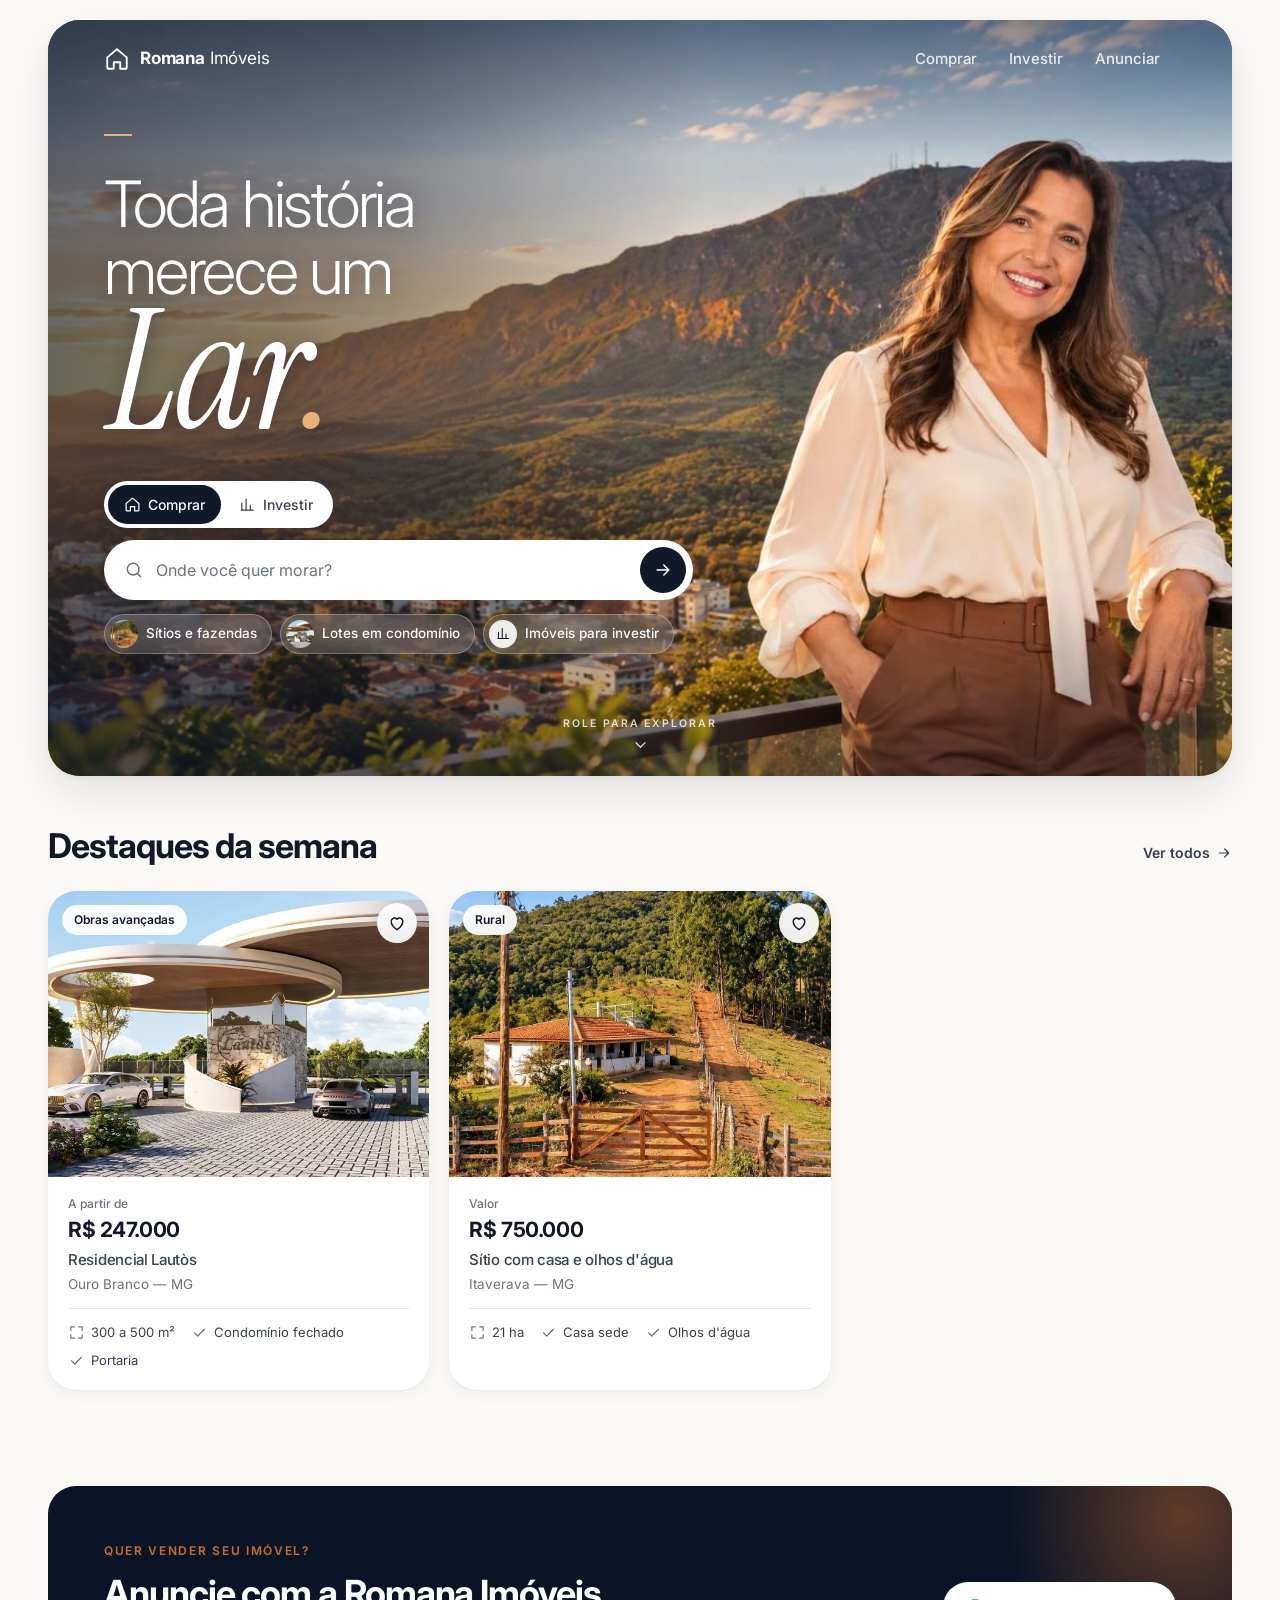
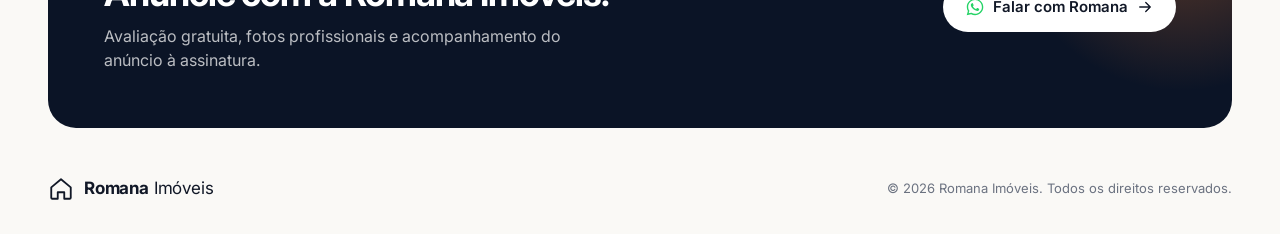
==== index.html @ f57676a3 "Site Romana Imóveis: hero, destaques, página de imóvel e cadastro" ====
<!DOCTYPE html>
<html lang="pt-BR">
<head>
  <meta charset="UTF-8" />
  <meta name="viewport" content="width=device-width, initial-scale=1, viewport-fit=cover" />
  <title>Romana Imóveis — Toda história merece um lar</title>
  <meta name="description" content="Casas, apartamentos e oportunidades para comprar ou investir, com todas as informações em um só lugar." />
  <meta name="theme-color" content="#0B1426" />
  <link rel="preconnect" href="https://fonts.googleapis.com" />
  <link rel="preconnect" href="https://fonts.gstatic.com" crossorigin />
  <link href="https://fonts.googleapis.com/css2?family=Inter:wght@300;400;500;600;700&family=Instrument+Serif:ital@0;1&display=swap" rel="stylesheet" />
  <link rel="stylesheet" href="styles.css" />
</head>
<body>

  <!-- SVG sprite -->
  <svg width="0" height="0" style="position:absolute" aria-hidden="true">
    <symbol id="i-house" viewBox="0 0 24 24"><path d="M3 10.5 12 3l9 7.5V20a1 1 0 0 1-1 1h-5v-6h-6v6H4a1 1 0 0 1-1-1v-9.5Z" fill="none" stroke="currentColor" stroke-width="1.7" stroke-linejoin="round"/></symbol>
    <symbol id="i-chart" viewBox="0 0 24 24"><path d="M4 20V10m6 10V4m6 16v-7m4 7H3" fill="none" stroke="currentColor" stroke-width="1.7" stroke-linecap="round"/></symbol>
    <symbol id="i-search" viewBox="0 0 24 24"><circle cx="11" cy="11" r="7" fill="none" stroke="currentColor" stroke-width="1.8"/><path d="m20 20-3.5-3.5" stroke="currentColor" stroke-width="1.8" stroke-linecap="round"/></symbol>
    <symbol id="i-arrow" viewBox="0 0 24 24"><path d="M5 12h14m-6-6 6 6-6 6" fill="none" stroke="currentColor" stroke-width="1.8" stroke-linecap="round" stroke-linejoin="round"/></symbol>
    <symbol id="i-chevron" viewBox="0 0 24 24"><path d="m6 9 6 6 6-6" fill="none" stroke="currentColor" stroke-width="1.8" stroke-linecap="round" stroke-linejoin="round"/></symbol>
    <symbol id="i-heart" viewBox="0 0 24 24"><path d="M12 20s-7-4.4-7-10a4 4 0 0 1 7-2.6A4 4 0 0 1 19 10c0 5.6-7 10-7 10Z" stroke="currentColor" stroke-width="1.7" stroke-linejoin="round"/></symbol>
    <symbol id="i-bed" viewBox="0 0 24 24"><path d="M3 18V7m0 7h18v4m0-4v-2a3 3 0 0 0-3-3h-7v5" fill="none" stroke="currentColor" stroke-width="1.6" stroke-linecap="round" stroke-linejoin="round"/></symbol>
    <symbol id="i-bath" viewBox="0 0 24 24"><path d="M4 12h16v2a5 5 0 0 1-5 5H9a5 5 0 0 1-5-5v-2Zm2 0V6a2 2 0 0 1 4 0" fill="none" stroke="currentColor" stroke-width="1.6" stroke-linecap="round" stroke-linejoin="round"/></symbol>
    <symbol id="i-area" viewBox="0 0 24 24"><path d="M4 9V4h5M20 9V4h-5M4 15v5h5m11-5v5h-5" fill="none" stroke="currentColor" stroke-width="1.6" stroke-linecap="round" stroke-linejoin="round"/></symbol>
    <symbol id="i-whatsapp" viewBox="0 0 24 24"><path fill="currentColor" d="M12.04 2C6.58 2 2.13 6.45 2.13 11.91c0 1.75.46 3.45 1.32 4.95L2.05 22l5.25-1.38a9.9 9.9 0 0 0 4.74 1.21c5.46 0 9.91-4.45 9.91-9.91S17.5 2 12.04 2Zm0 18.15c-1.48 0-2.93-.4-4.2-1.15l-.3-.18-3.12.82.83-3.04-.2-.31a8.2 8.2 0 0 1-1.26-4.38c0-4.54 3.7-8.24 8.25-8.24 4.54 0 8.24 3.7 8.24 8.24 0 4.55-3.7 8.24-8.24 8.24Zm4.52-6.16c-.25-.12-1.47-.72-1.69-.81-.23-.08-.39-.12-.56.13-.16.24-.64.8-.78.97-.15.16-.29.18-.54.06a6.8 6.8 0 0 1-2-1.23 7.4 7.4 0 0 1-1.38-1.72c-.15-.25-.02-.38.1-.5.12-.11.25-.29.37-.43.13-.15.17-.25.25-.42.08-.16.04-.3-.02-.43-.06-.12-.56-1.34-.76-1.84-.2-.48-.41-.42-.56-.42h-.48a.9.9 0 0 0-.66.31c-.23.25-.87.85-.87 2.07 0 1.22.89 2.4 1.01 2.56.12.17 1.75 2.67 4.23 3.74.59.26 1.05.41 1.41.52.59.19 1.13.16 1.56.1.48-.07 1.47-.6 1.67-1.18.21-.58.21-1.07.15-1.18-.06-.1-.22-.16-.47-.28Z"/></symbol>
    <symbol id="i-close" viewBox="0 0 24 24"><path d="M6 6l12 12M18 6 6 18" stroke="currentColor" stroke-width="1.8" stroke-linecap="round"/></symbol>
    <symbol id="i-check" viewBox="0 0 24 24"><path d="m5 12.5 4.5 4.5L19 7.5" fill="none" stroke="currentColor" stroke-width="1.8" stroke-linecap="round" stroke-linejoin="round"/></symbol>
    <symbol id="i-car" viewBox="0 0 24 24"><path d="M5 16V11l2-5h10l2 5v5M5 16h14M5 16v2m14-2v2M5 11h14" fill="none" stroke="currentColor" stroke-width="1.6" stroke-linecap="round" stroke-linejoin="round"/></symbol>
  </svg>

  <!-- ============ HERO ============ -->
  <header class="hero">
    <div class="hero__bg" role="img" aria-label="Corretora da Romana Imóveis com vista para a cidade ao pôr do sol"></div>
    <div class="hero__overlay"></div>

    <nav class="topbar container">
      <a href="#" class="logo" aria-label="Romana Imóveis — início">
        <svg class="logo__icon"><use href="#i-house"/></svg>
        <span class="logo__text"><strong>Romana</strong> Imóveis</span>
      </a>
      <ul class="topbar__links">
        <li><a href="#destaques">Comprar</a></li>
        <li><a href="#destaques">Investir</a></li>
        <li><a href="#contato">Anunciar</a></li>
      </ul>
      <div class="topbar__actions">
        <button class="menu-btn" aria-label="Abrir menu" aria-expanded="false" aria-controls="menu">
          <span></span><span></span><span></span>
        </button>
      </div>
    </nav>

    <div class="hero__content container">
      <div class="hero__intro">
        <h1 class="headline">
          <span class="headline__line">Toda história</span>
          <span class="headline__line">merece um</span>
          <em class="headline__line headline__accent">Lar<span class="headline__dot">.</span></em>
        </h1>
      </div>

      <form class="search" role="search" onsubmit="return false;">
        <div class="segmented" role="tablist" aria-label="Tipo de busca">
          <button type="button" role="tab" class="segmented__opt is-active" aria-selected="true" data-mode="comprar">
            <svg><use href="#i-house"/></svg>Comprar
          </button>
          <button type="button" role="tab" class="segmented__opt" aria-selected="false" data-mode="investir">
            <svg><use href="#i-chart"/></svg>Investir
          </button>
        </div>

        <label class="search__field">
          <svg class="search__icon"><use href="#i-search"/></svg>
          <input type="search" id="q" placeholder="Onde você quer morar?" autocomplete="off" aria-label="Buscar por cidade, bairro ou endereço" />
          <button type="submit" class="search__go" aria-label="Buscar">
            <svg><use href="#i-arrow"/></svg>
          </button>
        </label>

        <div class="chips chips--hero">
          <a href="#destaques" class="chip chip--img" data-key="rural" data-mode="comprar" data-cat="rural">
            <img src="assets/imoveis/sitio-itaverava/01.webp" alt="" />
            Sítios e fazendas
          </a>
          <a href="#destaques" class="chip chip--img" data-key="lotes" data-mode="comprar" data-cat="terreno">
            <img src="assets/imoveis/residencial-lautos/01.webp" alt="" />
            Lotes em condomínio
          </a>
          <a href="#destaques" class="chip chip--icon" data-key="investir" data-mode="investir">
            <span class="chip__ico"><svg><use href="#i-chart"/></svg></span>
            Imóveis para investir
          </a>
        </div>
      </form>
    </div>

    <a href="#destaques" class="scroll-hint">
      <span>Role para explorar</span>
      <svg><use href="#i-chevron"/></svg>
    </a>
  </header>

  <!-- Mobile menu -->
  <div class="menu" id="menu" hidden>
    <div class="menu__panel">
      <div class="menu__head">
        <span class="logo logo--dark"><svg class="logo__icon"><use href="#i-house"/></svg><span class="logo__text"><strong>Romana</strong> Imóveis</span></span>
        <button class="menu__close" aria-label="Fechar menu"><svg><use href="#i-close"/></svg></button>
      </div>
      <nav class="menu__links">
        <a href="#destaques">Comprar</a>
        <a href="#destaques">Investir</a>
        <a href="#contato">Anunciar meu imóvel</a>
        <a href="#contato">Fale conosco</a>
      </nav>
    </div>
  </div>

  <main>
    <!-- No mobile, as buscas populares saem de cima da foto e aparecem aqui -->
    <div class="below-hero-mobile container">
      <div class="chips chips--light">
        <a href="#destaques" class="chip chip--img" data-key="rural" data-mode="comprar" data-cat="rural">
          <img src="assets/imoveis/sitio-itaverava/01.webp" alt="" />
          Sítios e fazendas
        </a>
        <a href="#destaques" class="chip chip--img" data-key="lotes" data-mode="comprar" data-cat="terreno">
          <img src="assets/imoveis/residencial-lautos/01.webp" alt="" />
          Lotes em condomínio
        </a>
        <a href="#destaques" class="chip chip--icon" data-key="investir" data-mode="investir">
          <span class="chip__ico"><svg><use href="#i-chart"/></svg></span>
          Imóveis para investir
        </a>
      </div>
    </div>

    <!-- ============ DESTAQUES ============ -->
    <section class="highlights" id="destaques">
      <div class="container section-head">
        <h2>Destaques da semana</h2>
        <a href="#" class="link-more">Ver todos <svg><use href="#i-arrow"/></svg></a>
      </div>
      <div class="cards container" id="cards"><!-- preenchido via script.js --></div>
    </section>

    <!-- ============ CTA ============ -->
    <section class="cta container" id="contato">
      <div class="cta__box">
        <div>
          <p class="eyebrow eyebrow--dark">Quer vender seu imóvel?</p>
          <h2>Anuncie com a Romana Imóveis.</h2>
          <p>Avaliação gratuita, fotos profissionais e acompanhamento do anúncio à assinatura.</p>
        </div>
        <a href="https://wa.me/5531972660650?text=Ol%C3%A1%2C%20Romana!%20Quero%20anunciar%20meu%20im%C3%B3vel." class="btn-light" target="_blank" rel="noopener">
          <svg class="btn-light__wa"><use href="#i-whatsapp"/></svg>
          Falar com Romana
          <svg><use href="#i-arrow"/></svg>
        </a>
      </div>
    </section>
  </main>

  <footer class="footer container">
    <span class="logo logo--dark"><svg class="logo__icon"><use href="#i-house"/></svg><span class="logo__text"><strong>Romana</strong> Imóveis</span></span>
    <p>© <span id="year"></span> Romana Imóveis. Todos os direitos reservados.</p>
  </footer>

  <script src="imoveis.js"></script>
  <script src="util.js"></script>
  <script src="script.js"></script>
</body>
</html>
---- styles.css ----
/* ==========================================================
   Romana Imóveis — premium, minimalista, editorial
   Mobile-first
   ========================================================== */

:root {
  --ink: #111827;
  --ink-2: #374151;
  --muted: #6B7280;
  --line: #E7E5E0;
  --paper: #FAF9F6;
  --white: #FFFFFF;
  --navy: #0B1426;
  --radius-xl: 28px;
  --radius-lg: 22px;
  --radius-pill: 52px;
  --shadow-sm: 0 1px 2px rgba(17, 24, 39, .04), 0 4px 14px rgba(17, 24, 39, .05);
  --shadow-md: 0 2px 6px rgba(17, 24, 39, .05), 0 18px 40px rgba(17, 24, 39, .09);
  --gutter: 20px;
  --ease: cubic-bezier(.2, .7, .2, 1);
}

*, *::before, *::after { box-sizing: border-box; }

html { scroll-behavior: smooth; -webkit-text-size-adjust: 100%; }

body {
  margin: 0;
  font-family: "Inter", system-ui, -apple-system, "Segoe UI", Roboto, sans-serif;
  font-size: 16px;
  line-height: 1.5;
  color: var(--ink);
  background: var(--paper);
  -webkit-font-smoothing: antialiased;
  text-rendering: optimizeLegibility;
}

img { max-width: 100%; display: block; }
a { color: inherit; text-decoration: none; }
button { font: inherit; color: inherit; cursor: pointer; border: 0; background: none; }
svg { width: 1em; height: 1em; flex-shrink: 0; }
h1, h2, h3 { margin: 0; letter-spacing: -0.02em; }
p { margin: 0; }

.container {
  width: 100%;
  max-width: 1240px;
  margin-inline: auto;
  padding-inline: max(var(--gutter), env(safe-area-inset-left, 0px));
}

:focus-visible { outline: 2px solid #C96B2C; outline-offset: 3px; border-radius: 8px; }

/* ================= HERO ================= */
.hero {
  position: relative;
  min-height: 100svh;
  display: flex;
  flex-direction: column;
  color: var(--white);
  isolation: isolate;
  overflow: hidden;
  border-radius: 0 0 var(--radius-xl) var(--radius-xl);
  background: linear-gradient(180deg, #1B2A4A 0%, #C0703A 100%); /* fallback */
}

.hero__bg {
  position: absolute;
  inset: 0;
  z-index: -2;
  background: url("assets/img/hero-mobile.webp") 68% 22% / cover no-repeat;
  transform: scale(1.04);
  animation: heroZoom 18s var(--ease) forwards;
}

@keyframes heroZoom { to { transform: scale(1); } }

.hero__overlay {
  position: absolute;
  inset: 0;
  z-index: -1;
  background:
    linear-gradient(180deg, rgba(11, 20, 38, .55) 0%, rgba(11, 20, 38, .15) 30%, rgba(11, 20, 38, .35) 55%, rgba(11, 20, 38, .88) 100%);
}

/* Topbar */
.topbar {
  display: flex;
  align-items: center;
  justify-content: space-between;
  gap: 16px;
  padding-top: calc(18px + env(safe-area-inset-top, 0px));
  padding-bottom: 12px;
}

.logo {
  display: inline-flex;
  align-items: center;
  gap: 10px;
  font-size: 17px;
  letter-spacing: -0.01em;
  color: var(--white);
}
.logo__icon { width: 26px; height: 26px; }
.logo__text { font-weight: 400; }
.logo__text strong { font-weight: 700; }
.logo--dark { color: var(--ink); }

.topbar__links { display: none; }

.topbar__actions { display: flex; align-items: center; gap: 10px; }

.menu-btn {
  width: 42px; height: 42px;
  display: grid;
  place-content: center;
  gap: 5px;
  border-radius: 50%;
}
.menu-btn span { display: block; width: 22px; height: 1.8px; background: currentColor; border-radius: 2px; }

/* Hero content */
.hero__content {
  flex: 1;
  display: flex;
  flex-direction: column;
  justify-content: flex-end;
  padding-top: 40px;
  padding-bottom: 88px;
}

.eyebrow {
  font-size: 12px;
  font-weight: 600;
  letter-spacing: .14em;
  text-transform: uppercase;
  color: rgba(255, 255, 255, .85);
  margin-bottom: 14px;
}
.eyebrow--dark { color: #C96B2C; }

.headline {
  font-size: clamp(34px, 9vw, 64px);
  font-weight: 700;
  line-height: 1.05;
  letter-spacing: -0.035em;
  max-width: 14ch;
  text-wrap: balance;
}

/* Slogan: sans fina nas duas primeiras linhas + "Lar" grande em serifa itálica.
   Branco puro; o único acento de cor é o ponto final dourado. */
.headline {
  font-family: "Inter", system-ui, sans-serif;
  font-weight: 300;
  font-size: clamp(40px, 5vw, 68px);
  letter-spacing: -0.035em;
  line-height: 1.04;
  text-shadow: 0 1px 20px rgba(11, 20, 38, .35);
}
/* fio dourado curto acima do slogan */
.headline::before {
  content: "";
  display: block;
  width: 28px;
  height: 1.5px;
  margin-bottom: .55em;
  background: #E9B07A;
}
.headline__line { display: block; white-space: nowrap; }
.headline__accent {
  font-family: "Instrument Serif", "Cormorant Garamond", Georgia, serif;
  font-style: italic;
  font-weight: 400;
  font-size: 2.6em;
  line-height: .82;
  letter-spacing: -0.02em;
  margin-left: .03em; /* compensa a inclinação do L itálico e alinha com as linhas de cima */
  padding-right: .08em;
}
.headline__dot { color: #E9B07A; }

.lead {
  margin-top: 16px;
  font-size: clamp(15px, 3.9vw, 18px);
  line-height: 1.55;
  color: rgba(255, 255, 255, .82);
  max-width: 44ch;
}

/* Search */
.search { margin-top: 28px; max-width: 620px; }

.segmented {
  display: inline-flex;
  padding: 4px;
  gap: 2px;
  background: var(--white);
  border-radius: var(--radius-pill);
  box-shadow: var(--shadow-sm);
}
.segmented__opt {
  display: inline-flex;
  align-items: center;
  gap: 7px;
  padding: 9px 16px;
  border-radius: var(--radius-pill);
  font-size: 14px;
  font-weight: 500;
  color: var(--ink-2);
  transition: background .25s var(--ease), color .25s var(--ease);
}
.segmented__opt svg { width: 17px; height: 17px; }
.segmented__opt:hover { color: var(--ink); }
.segmented__opt.is-active { background: var(--ink); color: var(--white); }

.search__field {
  margin-top: 12px;
  display: flex;
  align-items: center;
  gap: 10px;
  height: 60px;
  padding: 0 7px 0 20px;
  background: var(--white);
  border-radius: var(--radius-pill);
  box-shadow: 0 10px 30px rgba(0, 0, 0, .18);
  color: var(--muted);
}
.search__icon { width: 20px; height: 20px; }
.search__field input {
  flex: 1;
  min-width: 0;
  height: 100%;
  border: 0;
  outline: none;
  background: transparent;
  font: inherit;
  font-size: 16px;
  color: var(--ink);
}
.search__field input::placeholder { color: var(--muted); }
.search__field input::-webkit-search-cancel-button { display: none; }
.search__go {
  width: 46px; height: 46px;
  display: grid;
  place-items: center;
  border-radius: 50%;
  background: var(--ink);
  color: var(--white);
  transition: transform .2s var(--ease);
}
.search__go svg { width: 20px; height: 20px; }
.search__go:hover { transform: translateX(2px); }

.chips {
  margin-top: 14px;
  display: flex;
  gap: 8px;
  overflow-x: auto;
  scrollbar-width: none;
  margin-inline: calc(var(--gutter) * -1);
  padding-inline: var(--gutter);
  scroll-snap-type: x proximity;
  scroll-padding-inline: var(--gutter);
}
.chips::-webkit-scrollbar { display: none; }

.chip {
  flex-shrink: 0;
  display: inline-flex;
  align-items: center;
  gap: 8px;
  padding: 5px 14px 5px 5px;
  border-radius: var(--radius-pill);
  background: rgba(255, 255, 255, .14);
  border: 1px solid rgba(255, 255, 255, .28);
  backdrop-filter: blur(14px);
  -webkit-backdrop-filter: blur(14px);
  font-size: 13.5px;
  font-weight: 500;
  white-space: nowrap;
  scroll-snap-align: start;
  transition: background .25s var(--ease);
}
.chip:hover { background: rgba(255, 255, 255, .26); }
.chip.is-active,
.chips--light .chip.is-active { background: var(--ink); border-color: var(--ink); color: var(--white); }
.chip img, .chip__ico {
  width: 28px; height: 28px;
  border-radius: 50%;
  object-fit: cover;
}
.chip__ico { display: grid; place-items: center; background: rgba(255, 255, 255, .9); color: var(--ink); }
.chip__ico svg { width: 15px; height: 15px; }

.scroll-hint {
  position: absolute;
  left: 50%;
  bottom: 22px;
  transform: translateX(-50%);
  display: flex;
  flex-direction: column;
  align-items: center;
  gap: 4px;
  font-size: 10.5px;
  font-weight: 600;
  letter-spacing: .18em;
  text-transform: uppercase;
  color: rgba(255, 255, 255, .8);
}
.scroll-hint svg { width: 18px; height: 18px; animation: bob 2s ease-in-out infinite; }
@keyframes bob { 50% { transform: translateY(4px); } }

.below-hero-mobile { display: none; }

/* ================= HERO — CELULAR =================
   Foto 591×1008: rosto no lado direito, entre ~15% e ~32% da altura;
   braços/mãos até ~75%. Então:
   - título numa coluna estreita à esquerda (montanha/cidade), ao lado do rosto
   - busca colada embaixo (calça/folhagem), abaixo das mãos
   - pílulas e descrição saem da foto e vão logo abaixo dela
   Medidas em vw para acompanhar a foto em qualquer largura de celular. */
@media (max-width: 639px) {
  .hero {
    min-height: 0;
    aspect-ratio: 591 / 1008; /* mostra a foto inteira, sem cortes */
  }
  .hero__bg { background-position: center top; }
  .hero__overlay {
    background:
      radial-gradient(ellipse 70% 50% at 0% 22%, rgba(11, 20, 38, .6) 0%, rgba(11, 20, 38, .25) 55%, rgba(11, 20, 38, 0) 100%),
      linear-gradient(180deg, rgba(11, 20, 38, .5) 0%, rgba(11, 20, 38, 0) 15%, rgba(11, 20, 38, 0) 80%, rgba(11, 20, 38, .35) 100%);
  }
  .hero__bg { animation: none; transform: none; }
  .topbar { padding-top: calc(12px + env(safe-area-inset-top, 0px)); padding-bottom: 4px; }
  .hero__content {
    justify-content: space-between;
    padding-top: 2.5vw;
    padding-bottom: 4vw;
  }
  .hero__intro { max-width: 60vw; }
  .headline {
    font-size: 7.4vw;
    line-height: 1.06;
    max-width: none;
    text-shadow: 0 1px 16px rgba(11, 20, 38, .45);
  }
  .hero__intro .lead,
  .chips--hero,
  .scroll-hint { display: none; }

  .search { margin-top: 0; margin-bottom: 60px; }
  .segmented__opt { padding: 7px 14px; font-size: 13.5px; }
  .search__field { height: 52px; margin-top: 8px; }
  .search__go { width: 40px; height: 40px; }

  .below-hero-mobile { display: block; padding-top: 16px; }
  .chips--light .chip {
    background: var(--white);
    border-color: var(--line);
    color: var(--ink);
    backdrop-filter: none;
    -webkit-backdrop-filter: none;
    box-shadow: var(--shadow-sm);
  }
  .chips--light .chip__ico { background: var(--paper); }
  .chips { padding-block: 2px 6px; }
}

/* ================= MENU (mobile) ================= */
.menu {
  position: fixed;
  inset: 0;
  z-index: 50;
  background: rgba(11, 20, 38, .45);
  backdrop-filter: blur(6px);
  -webkit-backdrop-filter: blur(6px);
  display: flex;
  justify-content: flex-end;
}
.menu[hidden] { display: none; }
.menu__panel {
  width: min(360px, 88vw);
  height: 100%;
  background: var(--paper);
  padding: calc(20px + env(safe-area-inset-top, 0px)) 24px calc(24px + env(safe-area-inset-bottom, 0px));
  display: flex;
  flex-direction: column;
  animation: slideIn .35s var(--ease);
}
@keyframes slideIn { from { transform: translateX(100%); } }
.menu__head { display: flex; justify-content: space-between; align-items: center; }
.menu__close { width: 40px; height: 40px; display: grid; place-items: center; border-radius: 50%; background: var(--white); box-shadow: var(--shadow-sm); }
.menu__close svg { width: 20px; height: 20px; }
.menu__links { margin-top: 36px; display: flex; flex-direction: column; }
.menu__links a {
  padding: 16px 0;
  font-size: 20px;
  font-weight: 600;
  letter-spacing: -0.02em;
  border-bottom: 1px solid var(--line);
}

/* ================= HIGHLIGHTS ================= */
.highlights { padding-top: 28px; }

.section-head {
  display: flex;
  align-items: baseline;
  justify-content: space-between;
  gap: 16px;
  margin-bottom: 20px;
}
.section-head h2 { font-size: clamp(21px, 5.8vw, 34px); white-space: nowrap; font-weight: 700; letter-spacing: -0.03em; }
.link-more {
  display: inline-flex;
  align-items: center;
  gap: 6px;
  font-size: 14px;
  font-weight: 600;
  color: var(--ink-2);
  white-space: nowrap;
}
.link-more svg { width: 16px; height: 16px; transition: transform .2s var(--ease); }
.link-more:hover svg { transform: translateX(3px); }

/* Mobile: carrossel horizontal */
.cards {
  display: grid;
  grid-auto-flow: column;
  grid-auto-columns: 82%;
  gap: 14px;
  overflow-x: auto;
  scroll-snap-type: x mandatory;
  scroll-padding-inline: var(--gutter);
  scrollbar-width: none;
  padding-bottom: 8px;
}
.cards::-webkit-scrollbar { display: none; }

.card {
  position: relative;
  scroll-snap-align: start;
  background: var(--white);
  border-radius: var(--radius-xl);
  overflow: hidden;
  box-shadow: var(--shadow-sm);
  transition: box-shadow .3s var(--ease), transform .3s var(--ease);
}
.card:hover { box-shadow: var(--shadow-md); transform: translateY(-3px); }

.card__media { position: relative; aspect-ratio: 4 / 3; overflow: hidden; background: #E9E6DF; }
.card__media img { width: 100%; height: 100%; object-fit: cover; transition: transform .6s var(--ease); }
.card:hover .card__media img { transform: scale(1.04); }

.card__tag {
  position: absolute;
  top: 14px; left: 14px;
  padding: 6px 12px;
  border-radius: var(--radius-pill);
  background: rgba(255, 255, 255, .92);
  backdrop-filter: blur(8px);
  -webkit-backdrop-filter: blur(8px);
  font-size: 12px;
  font-weight: 600;
}

/* O link do título cobre o card inteiro (o coração fica por cima) */
.card__link::after { content: ""; position: absolute; inset: 0; z-index: 1; }
.card__link:focus-visible { outline: none; }
.card:has(.card__link:focus-visible) { outline: 2px solid #C96B2C; outline-offset: 3px; }

.fav {
  z-index: 2;
  position: absolute;
  top: 12px; right: 12px;
  width: 40px; height: 40px;
  display: grid;
  place-items: center;
  border-radius: 50%;
  background: rgba(255, 255, 255, .92);
  backdrop-filter: blur(8px);
  -webkit-backdrop-filter: blur(8px);
  color: var(--ink);
  transition: transform .2s var(--ease);
}
.fav svg { width: 20px; height: 20px; fill: transparent; transition: fill .2s, color .2s; }
.fav:active { transform: scale(.9); }
.fav.is-on svg { fill: #E0493E; color: #E0493E; }

.card__body { padding: 18px 20px 20px; }
.card__price { font-size: 21px; font-weight: 700; letter-spacing: -0.02em; }
.card__price small {
  display: block;
  font-size: 12px;
  font-weight: 500;
  letter-spacing: 0;
  color: var(--muted);
  margin-bottom: 1px;
}
.card__title { margin-top: 4px; font-size: 15px; font-weight: 500; color: var(--ink-2); }
.card__loc { margin-top: 2px; font-size: 13.5px; color: var(--muted); }
.card__specs {
  margin-top: 14px;
  padding-top: 14px;
  border-top: 1px solid var(--line);
  display: flex;
  gap: 16px;
  font-size: 13px;
  color: var(--ink-2);
}
.card__specs { flex-wrap: wrap; row-gap: 8px; }
.card__specs span { display: inline-flex; align-items: center; gap: 6px; white-space: nowrap; }
.card__specs svg { width: 17px; height: 17px; color: var(--muted); }

.cards__empty {
  grid-column: 1 / -1;
  display: flex;
  flex-direction: column;
  align-items: flex-start;
  gap: 16px;
  padding: 28px;
  border-radius: var(--radius-xl);
  background: var(--white);
  box-shadow: var(--shadow-sm);
  color: var(--ink-2);
  max-width: 560px;
}

/* Botão verde do WhatsApp */
.btn-zap {
  display: inline-flex;
  align-items: center;
  justify-content: center;
  gap: 10px;
  padding: 14px 22px;
  border-radius: var(--radius-pill);
  background: #1FAF5A;
  color: var(--white);
  font-weight: 600;
  font-size: 15px;
  transition: background .2s var(--ease), transform .2s var(--ease);
}
.btn-zap:hover { background: #179A4D; }
.btn-zap:active { transform: scale(.98); }
.btn-zap svg { width: 20px; height: 20px; }

/* ================= CTA ================= */
.cta { padding-top: 64px; }
.cta__box {
  border-radius: var(--radius-xl);
  background: var(--navy);
  color: var(--white);
  padding: 32px 24px;
  display: flex;
  flex-direction: column;
  gap: 24px;
  position: relative;
  overflow: hidden;
}
.cta__box::after {
  content: "";
  position: absolute;
  width: 380px; height: 380px;
  right: -140px; top: -160px;
  border-radius: 50%;
  background: radial-gradient(circle, rgba(201, 107, 44, .45), transparent 65%);
  pointer-events: none;
}
.cta h2 { font-size: clamp(24px, 6vw, 36px); font-weight: 700; letter-spacing: -0.03em; line-height: 1.1; }
.cta p:not(.eyebrow) { margin-top: 10px; color: rgba(255, 255, 255, .72); max-width: 46ch; }
.btn-light {
  align-self: flex-start;
  display: inline-flex;
  align-items: center;
  gap: 8px;
  padding: 14px 22px;
  border-radius: var(--radius-pill);
  background: var(--white);
  color: var(--ink);
  font-weight: 600;
  font-size: 15px;
  position: relative;
  z-index: 1;
}
.btn-light svg { width: 18px; height: 18px; }
.btn-light .btn-light__wa { width: 20px; height: 20px; color: #25D366; }

/* ================= FOOTER ================= */
.footer {
  padding-top: 48px;
  padding-bottom: calc(32px + env(safe-area-inset-bottom, 0px));
  display: flex;
  flex-direction: column;
  gap: 10px;
  font-size: 13px;
  color: var(--muted);
}

/* ================= TABLET ================= */
@media (min-width: 640px) {
  :root { --gutter: 32px; }
  .cards { grid-auto-columns: calc(50% - 7px); }
  .cta__box { padding: 44px; }
}

/* ================= DESKTOP ================= */
@media (min-width: 1024px) {
  :root { --gutter: 48px; }

  /* Foto horizontal 1280×720: pessoa à direita (rosto em ~77–87% da largura,
     ~17–40% da altura); lado esquerdo livre (céu, pôr do sol, cidade)
     para o slogan e a busca. */
  /* Layout "boxed": conteúdo com largura padrão de 1240px no centro,
     laterais abertas no fundo claro. O hero vira um cartão alinhado
     com as seções de baixo. */
  .container { max-width: calc(1240px + 2 * var(--gutter)); }
  .hero {
    width: calc(100% - 2 * var(--gutter));
    max-width: 1240px;
    margin: 20px auto 0;
    min-height: min(84vh, 800px);
    border-radius: 32px;
    box-shadow: var(--shadow-md);
  }
  .hero .container { max-width: none; padding-inline: 56px; }
  .hero__bg {
    background-image: url("assets/img/hero-desktop.webp");
    background-position: 72% 28%;
  }
  .hero__overlay {
    background:
      linear-gradient(90deg, rgba(11, 20, 38, .62) 0%, rgba(11, 20, 38, .38) 30%, rgba(11, 20, 38, 0) 56%),
      linear-gradient(180deg, rgba(11, 20, 38, .45) 0%, rgba(11, 20, 38, 0) 18%, rgba(11, 20, 38, 0) 78%, rgba(11, 20, 38, .4) 100%);
  }
  .hero__content { justify-content: center; }
  .hero__intro, .search { max-width: min(620px, 46vw); }
  .topbar { padding-top: 26px; }
  .topbar__links {
    display: flex;
    gap: 32px;
    list-style: none;
    margin: 0 0 0 auto; padding: 0;
    font-size: 15px;
    font-weight: 500;
  }
  .topbar__links a { opacity: .85; transition: opacity .2s; }
  .topbar__links a:hover { opacity: 1; }
  .menu-btn { display: none; }

  .hero__content { padding-top: 24px; padding-bottom: 96px; }
  .search { margin-top: 40px; }
  .chips { margin-inline: 0; padding-inline: 0; flex-wrap: wrap; overflow: visible; }


  .highlights { padding-top: 44px; }
  .cards {
    grid-auto-flow: row;
    grid-template-columns: repeat(3, 1fr);
    grid-auto-columns: auto;
    overflow: visible;
    gap: 20px;
  }
  .cta { padding-top: 88px; }
  .cta__box { flex-direction: row; align-items: center; justify-content: space-between; padding: 56px; }
  .btn-light { align-self: center; }
  .footer { flex-direction: row; justify-content: space-between; align-items: center; }
}

/* ==========================================================
   PÁGINA DO IMÓVEL (imovel.html)
   ========================================================== */
.pd-top {
  display: flex;
  align-items: center;
  justify-content: space-between;
  gap: 16px;
  padding-top: calc(18px + env(safe-area-inset-top, 0px));
  padding-bottom: 18px;
}
.pd-back {
  display: inline-flex;
  align-items: center;
  gap: 8px;
  padding: 9px 16px;
  border-radius: var(--radius-pill);
  background: var(--white);
  box-shadow: var(--shadow-sm);
  font-size: 14px;
  font-weight: 500;
  color: var(--ink-2);
}
.pd-back svg { width: 16px; height: 16px; }

.pd-main {
  position: relative;
  aspect-ratio: 4 / 3;
  border-radius: var(--radius-xl);
  overflow: hidden;
  background: #E9E6DF;
}
.pd-track {
  display: flex;
  width: 100%; height: 100%;
  overflow-x: auto;
  scroll-snap-type: x mandatory;
  scrollbar-width: none;
  overscroll-behavior-x: contain;
}
.pd-track::-webkit-scrollbar { display: none; }
.pd-slide {
  flex: 0 0 100%;
  width: 100%; height: 100%;
  object-fit: cover;
  object-position: center 72%; /* prioriza a parte de baixo (porteira, casa) */
  scroll-snap-align: start;
  scroll-snap-stop: always;
}
.pd-nav {
  position: absolute;
  top: 50%;
  transform: translateY(-50%);
  width: 44px; height: 44px;
  display: grid;
  place-items: center;
  border-radius: 50%;
  background: rgba(255, 255, 255, .92);
  box-shadow: var(--shadow-sm);
  color: var(--ink);
  transition: transform .2s var(--ease), background .2s;
}
.pd-nav:hover { background: var(--white); transform: translateY(-50%) scale(1.06); }
.pd-nav svg { width: 20px; height: 20px; }
.pd-nav--prev { left: 14px; }
.pd-nav--next { right: 14px; }
.pd-nav--next svg { transform: scaleX(-1); }
@media (max-width: 639px) { .pd-nav { display: none; } } /* no celular, arrasta com o dedo */
.pd-count {
  position: absolute;
  right: 14px; bottom: 14px;
  padding: 6px 12px;
  border-radius: var(--radius-pill);
  background: rgba(11, 20, 38, .6);
  backdrop-filter: blur(8px);
  -webkit-backdrop-filter: blur(8px);
  color: var(--white);
  font-size: 12.5px;
  font-weight: 600;
}
.pd-thumbs { display: flex; gap: 10px; margin-top: 8px; padding: 4px; overflow-x: auto; scrollbar-width: none; }
.pd-thumbs::-webkit-scrollbar { display: none; }
.pd-thumb {
  flex-shrink: 0;
  width: 84px; height: 60px;
  border-radius: 12px;
  overflow: hidden;
  opacity: .55;
  transition: opacity .2s var(--ease);
}
.pd-thumb img { width: 100%; height: 100%; object-fit: cover; }
.pd-thumb.is-active, .pd-thumb:hover { opacity: 1; }
.pd-thumb.is-active { outline: 2px solid var(--ink); outline-offset: 2px; }

.pd-grid { display: grid; gap: 28px; margin-top: 28px; }

.pd-eyebrow {
  font-size: 12px;
  font-weight: 600;
  letter-spacing: .14em;
  text-transform: uppercase;
  color: #C96B2C;
}
.pd-title {
  margin-top: 10px;
  font-family: "Instrument Serif", Georgia, serif;
  font-weight: 400;
  font-size: clamp(36px, 9vw, 58px);
  line-height: 1;
  letter-spacing: -0.015em;
}
.pd-loc {
  margin-top: 12px;
  display: flex;
  align-items: center;
  gap: 6px;
  color: var(--muted);
  font-size: 15px;
}
.pd-loc svg { width: 18px; height: 18px; }

.pd-specs {
  list-style: none;
  margin: 24px 0 0; padding: 0;
  display: grid;
  grid-template-columns: repeat(auto-fill, minmax(140px, 1fr));
  gap: 10px;
}
.pd-specs li {
  display: flex;
  align-items: center;
  gap: 10px;
  padding: 14px 16px;
  border-radius: var(--radius-lg);
  background: var(--white);
  box-shadow: var(--shadow-sm);
  font-size: 14.5px;
  font-weight: 500;
}
.pd-specs svg { width: 20px; height: 20px; color: #C96B2C; }

.pd-h2 { margin-top: 36px; font-size: 19px; font-weight: 600; letter-spacing: -0.02em; }
.pd-desc p { margin-top: 12px; color: var(--ink-2); line-height: 1.7; max-width: 65ch; }

.pd-list {
  list-style: none;
  margin: 14px 0 0; padding: 0;
  display: grid;
  grid-template-columns: repeat(auto-fill, minmax(200px, 1fr));
  gap: 10px 20px;
}
.pd-list li { display: flex; align-items: center; gap: 10px; color: var(--ink-2); }
.pd-list svg { width: 18px; height: 18px; color: #1FAF5A; }

.pd-card {
  padding: 26px;
  border-radius: var(--radius-xl);
  background: var(--white);
  box-shadow: var(--shadow-md);
}
.pd-card__label { font-size: 13px; color: var(--muted); }
.pd-card__price { margin-top: 2px; font-size: 32px; font-weight: 700; letter-spacing: -0.03em; }
.pd-card__sub { margin-top: 4px; font-size: 14px; color: var(--muted); }
.pd-card__cta { width: 100%; margin-top: 22px; padding-block: 16px; }
.pd-share {
  width: 100%;
  margin-top: 10px;
  display: inline-flex;
  align-items: center;
  justify-content: center;
  gap: 8px;
  padding: 13px;
  border-radius: var(--radius-pill);
  border: 1px solid var(--line);
  font-size: 14.5px;
  font-weight: 500;
  color: var(--ink-2);
  transition: background .2s var(--ease);
}
.pd-share:hover { background: var(--paper); }
.pd-share svg { width: 18px; height: 18px; }
.pd-card__note { margin-top: 16px; font-size: 13px; color: var(--muted); text-align: center; }

/* Barra fixa com preço + WhatsApp (celular) */
.pd-bar {
  position: fixed;
  left: 0; right: 0; bottom: 0;
  z-index: 20;
  display: flex;
  align-items: center;
  justify-content: space-between;
  gap: 12px;
  padding: 12px max(var(--gutter), env(safe-area-inset-left, 0px)) calc(12px + env(safe-area-inset-bottom, 0px));
  background: rgba(255, 255, 255, .92);
  backdrop-filter: blur(16px);
  -webkit-backdrop-filter: blur(16px);
  border-top: 1px solid var(--line);
}
.pd-bar__price { font-size: 18px; font-weight: 700; letter-spacing: -0.02em; }
.pd-bar__price small { font-size: 12px; font-weight: 500; letter-spacing: 0; color: var(--muted); }
.pd-bar__loc { font-size: 12.5px; color: var(--muted); }
.pd-bar .btn-zap { padding: 12px 18px; font-size: 14.5px; white-space: nowrap; flex-shrink: 0; }
.page-imovel .footer { padding-bottom: calc(110px + env(safe-area-inset-bottom, 0px)); }

.pd-missing { padding-block: 64px; display: flex; flex-direction: column; align-items: flex-start; gap: 14px; }
.pd-missing h1 { font-family: "Instrument Serif", Georgia, serif; font-weight: 400; font-size: 44px; }
.pd-missing p { color: var(--muted); }

@media (min-width: 1024px) {
  .pd-top { padding-top: 26px; padding-bottom: 22px; }
  .pd-main { aspect-ratio: 16 / 9; max-height: 72vh; width: 100%; }
  .pd-grid { grid-template-columns: minmax(0, 1fr) 360px; gap: 56px; margin-top: 40px; align-items: start; }
  .pd-aside { position: sticky; top: 24px; }
  .pd-bar { display: none; }
  .page-imovel .footer { padding-bottom: 32px; }
}

@media (prefers-reduced-motion: reduce) {
  *, *::before, *::after { animation: none !important; transition: none !important; }
  html { scroll-behavior: auto; }
}
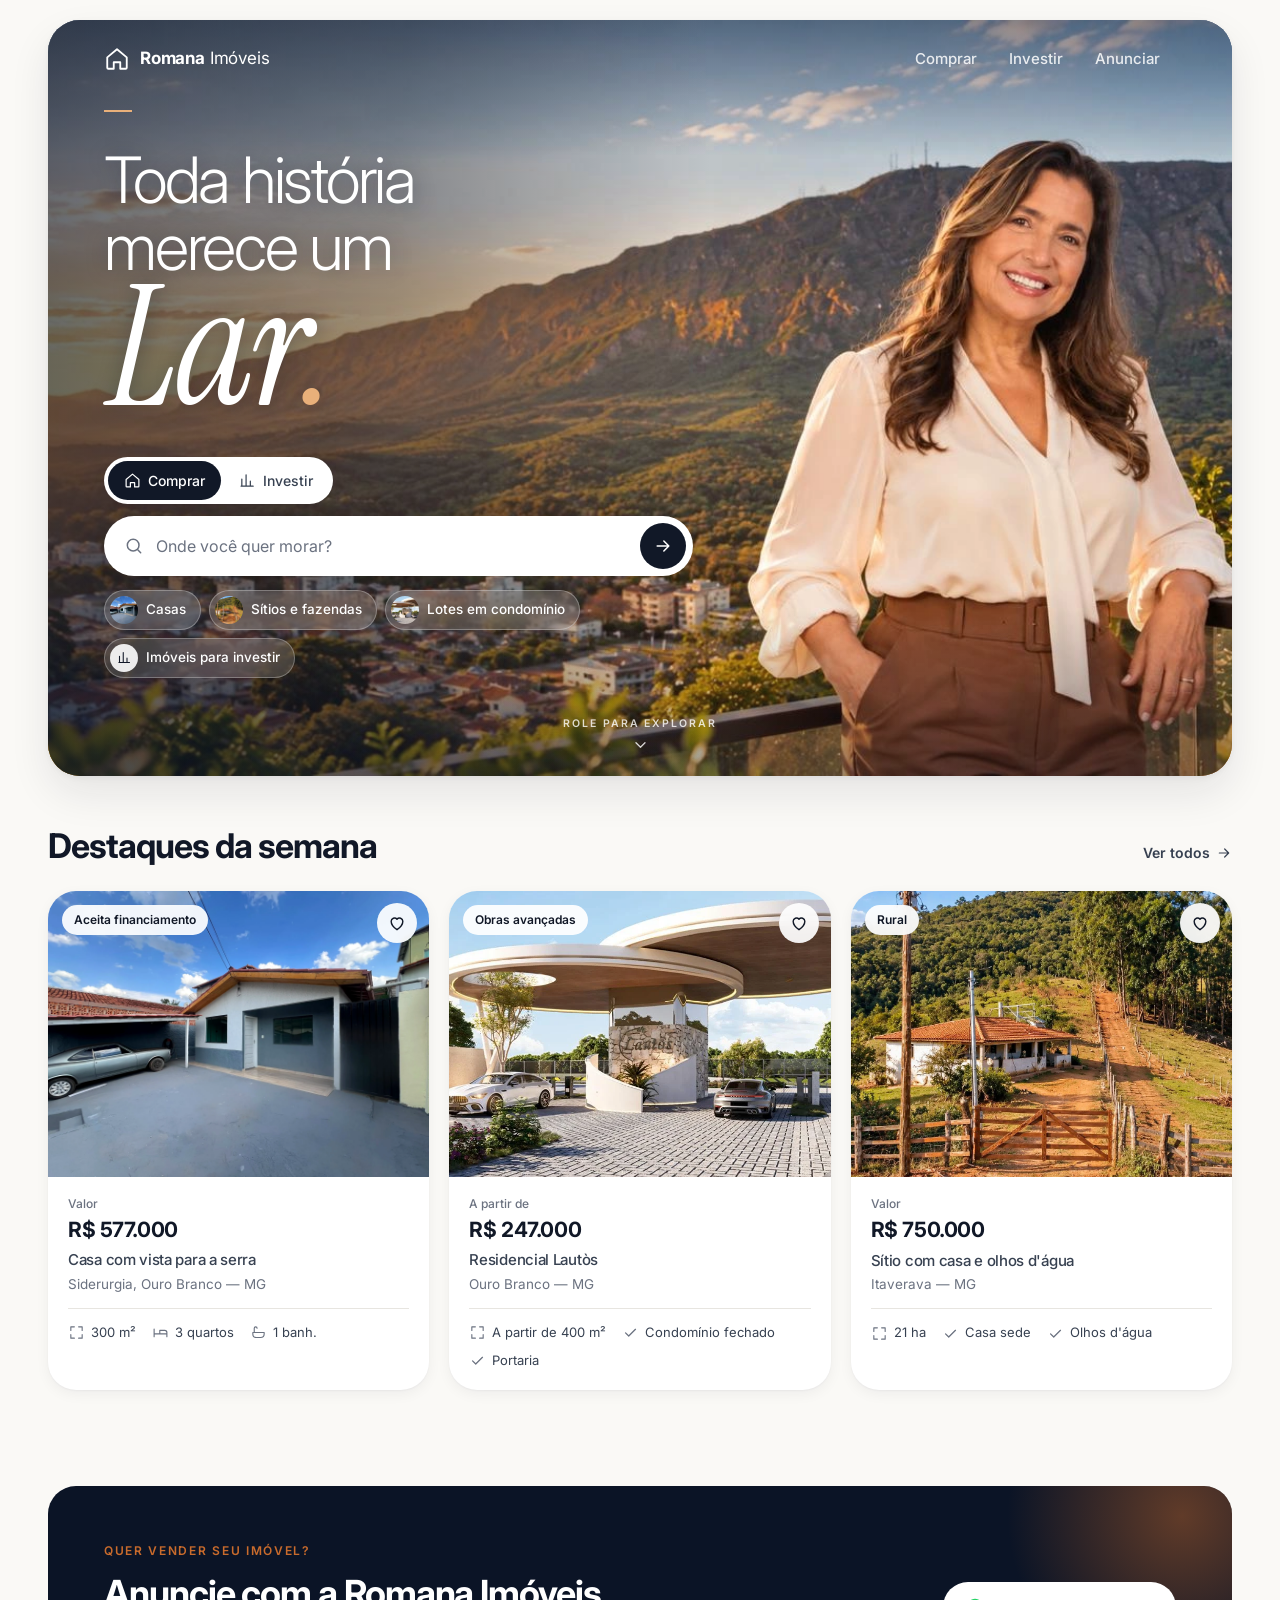
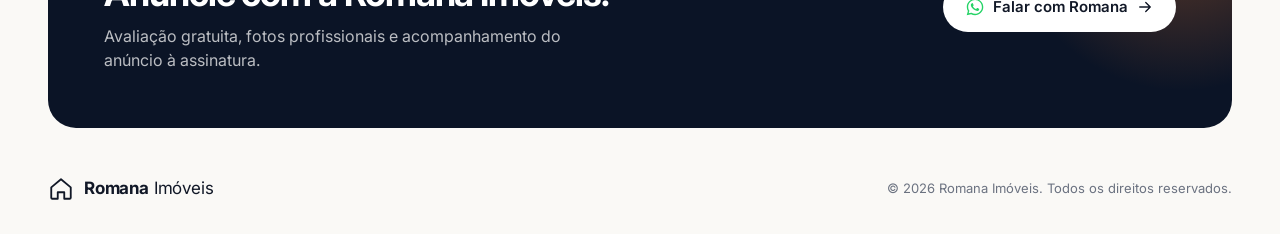
==== commit 04ec13f0: "Cadastra casa no bairro Siderurgia (Ouro Branco) e pílula de busca Casas - 8 fotos em WebP, recortad" ====
--- a/index.html
+++ b/index.html
@@ -80,6 +80,10 @@
         </label>
 
         <div class="chips chips--hero">
+          <a href="#destaques" class="chip chip--img" data-key="casas" data-mode="comprar" data-cat="casa">
+            <img src="assets/imoveis/casa-siderurgia/01.webp" alt="" />
+            Casas
+          </a>
           <a href="#destaques" class="chip chip--img" data-key="rural" data-mode="comprar" data-cat="rural">
             <img src="assets/imoveis/sitio-itaverava/01.webp" alt="" />
             Sítios e fazendas
@@ -122,6 +126,10 @@
     <!-- No mobile, as buscas populares saem de cima da foto e aparecem aqui -->
     <div class="below-hero-mobile container">
       <div class="chips chips--light">
+        <a href="#destaques" class="chip chip--img" data-key="casas" data-mode="comprar" data-cat="casa">
+          <img src="assets/imoveis/casa-siderurgia/01.webp" alt="" />
+          Casas
+        </a>
         <a href="#destaques" class="chip chip--img" data-key="rural" data-mode="comprar" data-cat="rural">
           <img src="assets/imoveis/sitio-itaverava/01.webp" alt="" />
           Sítios e fazendas
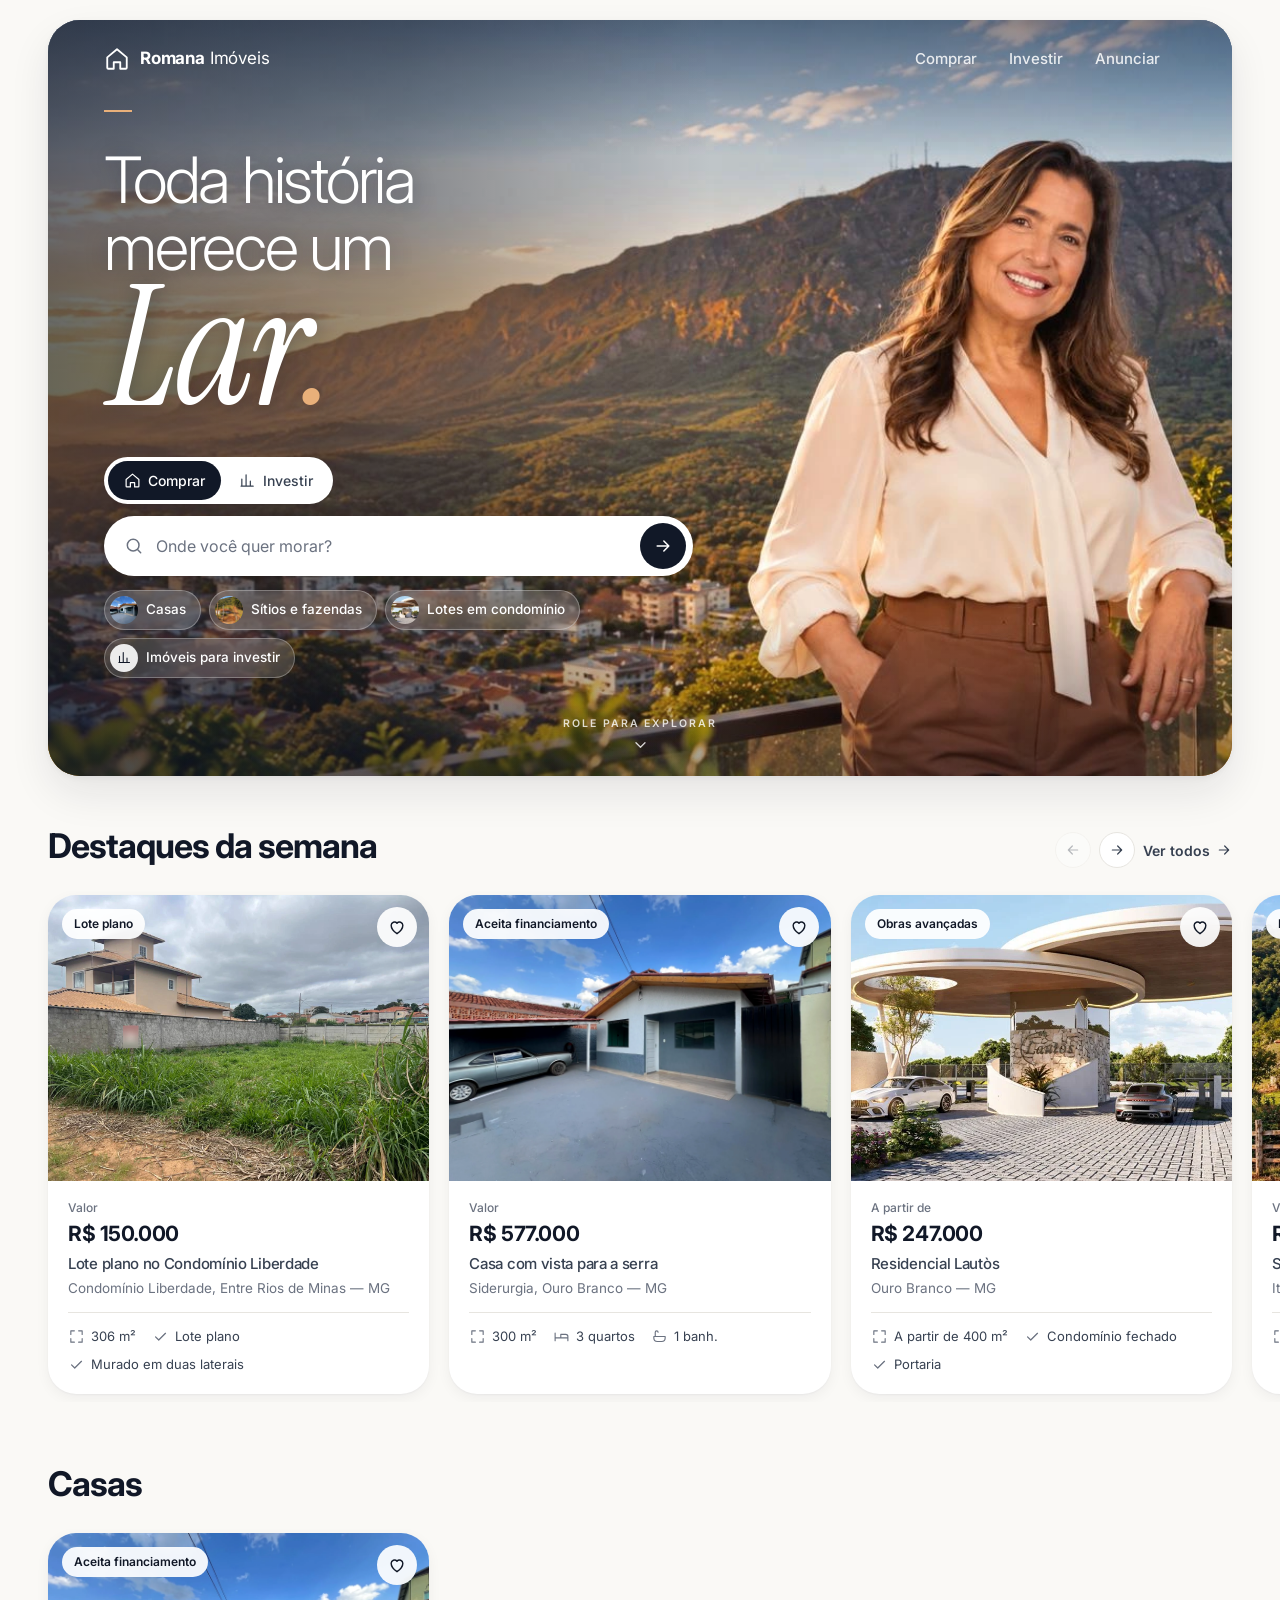
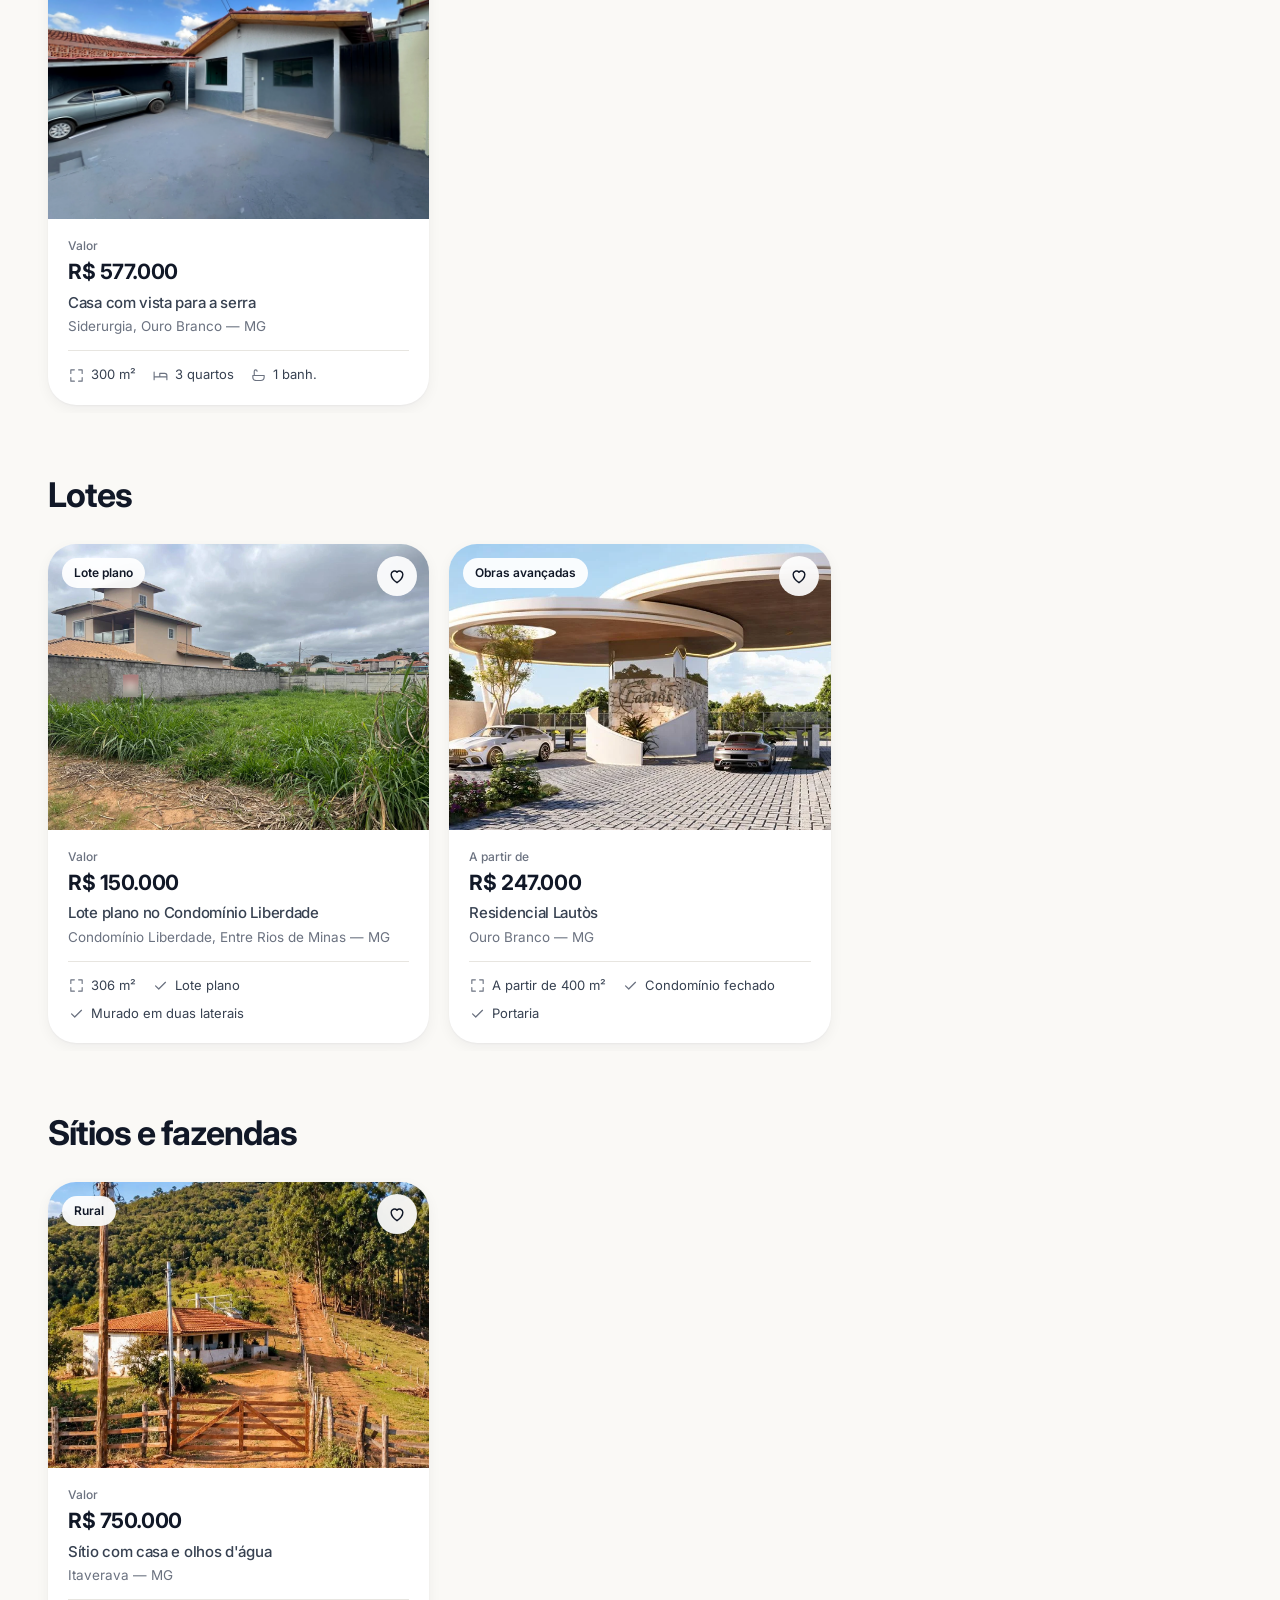
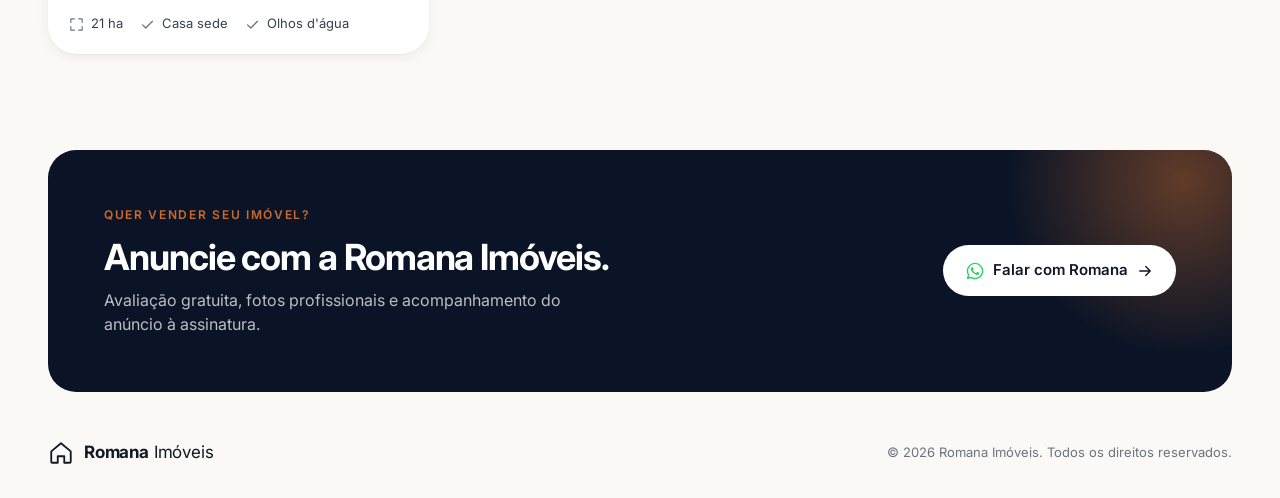
==== commit c23a08e0: "Carrosséis de Casas, Lotes e Sítios; botão Ver todos funcionando Co-Authored-By: Claude Opus 5.5 <no" ====
--- a/index.html
+++ b/index.html
@@ -146,12 +146,54 @@
     </div>
 
     <!-- ============ DESTAQUES ============ -->
+    <!-- Cada seção é um carrossel; "Ver todos" abre a lista completa.
+         As seções por categoria só aparecem se houver imóvel cadastrado. -->
     <section class="highlights" id="destaques">
       <div class="container section-head">
         <h2>Destaques da semana</h2>
-        <a href="#" class="link-more">Ver todos <svg><use href="#i-arrow"/></svg></a>
+        <div class="section-head__actions">
+          <button type="button" class="nav-btn" data-dir="-1" aria-label="Anteriores"><svg><use href="#i-arrow"/></svg></button>
+          <button type="button" class="nav-btn" data-dir="1" aria-label="Próximos"><svg><use href="#i-arrow"/></svg></button>
+          <button type="button" class="link-more" aria-expanded="false">Ver todos <svg><use href="#i-arrow"/></svg></button>
+        </div>
       </div>
       <div class="cards container" id="cards"><!-- preenchido via script.js --></div>
+    </section>
+
+    <section class="highlights" id="casas" data-cat="casa" hidden>
+      <div class="container section-head">
+        <h2>Casas</h2>
+        <div class="section-head__actions">
+          <button type="button" class="nav-btn" data-dir="-1" aria-label="Anteriores"><svg><use href="#i-arrow"/></svg></button>
+          <button type="button" class="nav-btn" data-dir="1" aria-label="Próximos"><svg><use href="#i-arrow"/></svg></button>
+          <button type="button" class="link-more" aria-expanded="false">Ver todos <svg><use href="#i-arrow"/></svg></button>
+        </div>
+      </div>
+      <div class="cards container"></div>
+    </section>
+
+    <section class="highlights" id="lotes" data-cat="terreno" hidden>
+      <div class="container section-head">
+        <h2>Lotes</h2>
+        <div class="section-head__actions">
+          <button type="button" class="nav-btn" data-dir="-1" aria-label="Anteriores"><svg><use href="#i-arrow"/></svg></button>
+          <button type="button" class="nav-btn" data-dir="1" aria-label="Próximos"><svg><use href="#i-arrow"/></svg></button>
+          <button type="button" class="link-more" aria-expanded="false">Ver todos <svg><use href="#i-arrow"/></svg></button>
+        </div>
+      </div>
+      <div class="cards container"></div>
+    </section>
+
+    <section class="highlights" id="sitios" data-cat="rural" hidden>
+      <div class="container section-head">
+        <h2>Sítios e fazendas</h2>
+        <div class="section-head__actions">
+          <button type="button" class="nav-btn" data-dir="-1" aria-label="Anteriores"><svg><use href="#i-arrow"/></svg></button>
+          <button type="button" class="nav-btn" data-dir="1" aria-label="Próximos"><svg><use href="#i-arrow"/></svg></button>
+          <button type="button" class="link-more" aria-expanded="false">Ver todos <svg><use href="#i-arrow"/></svg></button>
+        </div>
+      </div>
+      <div class="cards container"></div>
     </section>
 
     <!-- ============ CTA ============ -->
--- a/styles.css
+++ b/styles.css
@@ -423,6 +423,29 @@
 }
 .link-more svg { width: 16px; height: 16px; transition: transform .2s var(--ease); }
 .link-more:hover svg { transform: translateX(3px); }
+.link-more[hidden] { display: none; }
+.link-more[aria-expanded="true"] svg { transform: rotate(-90deg); }
+button.link-more { background: none; border: 0; padding: 0; font: inherit; font-size: 14px; font-weight: 600; cursor: pointer; }
+
+.section-head__actions { display: flex; align-items: center; gap: 8px; }
+/* Setas do carrossel: só no computador (no celular, arrasta com o dedo) */
+.nav-btn {
+  display: none;
+  width: 36px; height: 36px;
+  border-radius: 50%;
+  border: 1px solid var(--line);
+  background: var(--white);
+  color: var(--ink-2);
+  align-items: center; justify-content: center;
+  cursor: pointer;
+  transition: opacity .2s, box-shadow .2s;
+}
+.nav-btn svg { width: 16px; height: 16px; }
+.nav-btn[data-dir="-1"] svg { transform: rotate(180deg); }
+.nav-btn:hover:not(:disabled) { box-shadow: var(--shadow-sm); }
+.nav-btn:disabled { opacity: .35; cursor: default; }
+.nav-btn:last-of-type { margin-right: 8px; }
+.highlights + .highlights { padding-top: 36px; }
 
 /* Mobile: carrossel horizontal */
 .cards {
@@ -434,9 +457,17 @@
   scroll-snap-type: x mandatory;
   scroll-padding-inline: var(--gutter);
   scrollbar-width: none;
+  padding-top: 4px;
   padding-bottom: 8px;
 }
 .cards::-webkit-scrollbar { display: none; }
+/* "Ver todos": o carrossel vira lista completa */
+.cards.cards--all {
+  grid-auto-flow: row;
+  grid-template-columns: 1fr;
+  grid-auto-columns: auto;
+  overflow: visible;
+}
 
 .card {
   position: relative;
@@ -601,6 +632,7 @@
 @media (min-width: 640px) {
   :root { --gutter: 32px; }
   .cards { grid-auto-columns: calc(50% - 7px); }
+  .cards.cards--all { grid-template-columns: repeat(2, 1fr); }
   .cta__box { padding: 44px; }
 }
 
@@ -654,13 +686,14 @@
 
 
   .highlights { padding-top: 44px; }
+  .highlights + .highlights { padding-top: 56px; }
   .cards {
-    grid-auto-flow: row;
-    grid-template-columns: repeat(3, 1fr);
-    grid-auto-columns: auto;
-    overflow: visible;
+    grid-auto-columns: calc((100% - 40px) / 3);
     gap: 20px;
   }
+  .cards.cards--all { grid-template-columns: repeat(3, 1fr); }
+  .nav-btn { display: inline-flex; }
+  .nav-btn[hidden] { display: none; }
   .cta { padding-top: 88px; }
   .cta__box { flex-direction: row; align-items: center; justify-content: space-between; padding: 56px; }
   .btn-light { align-self: center; }
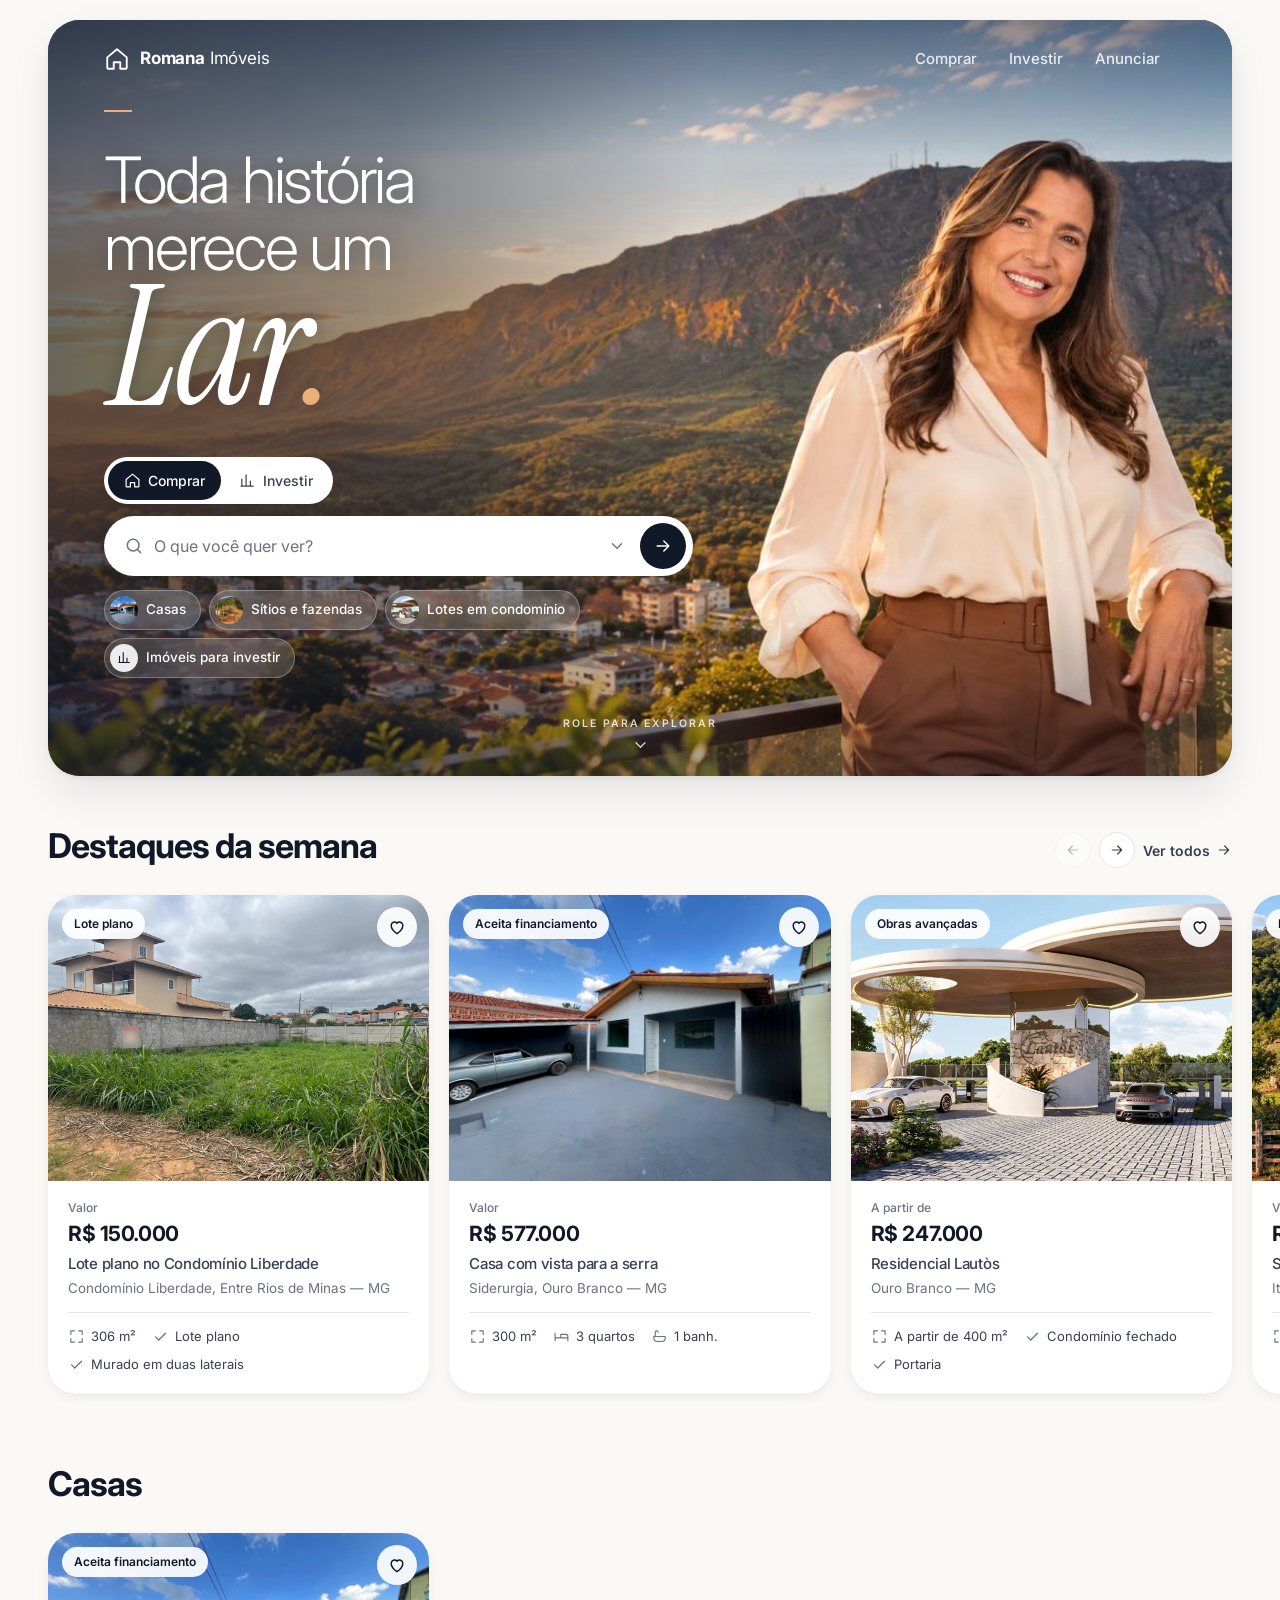
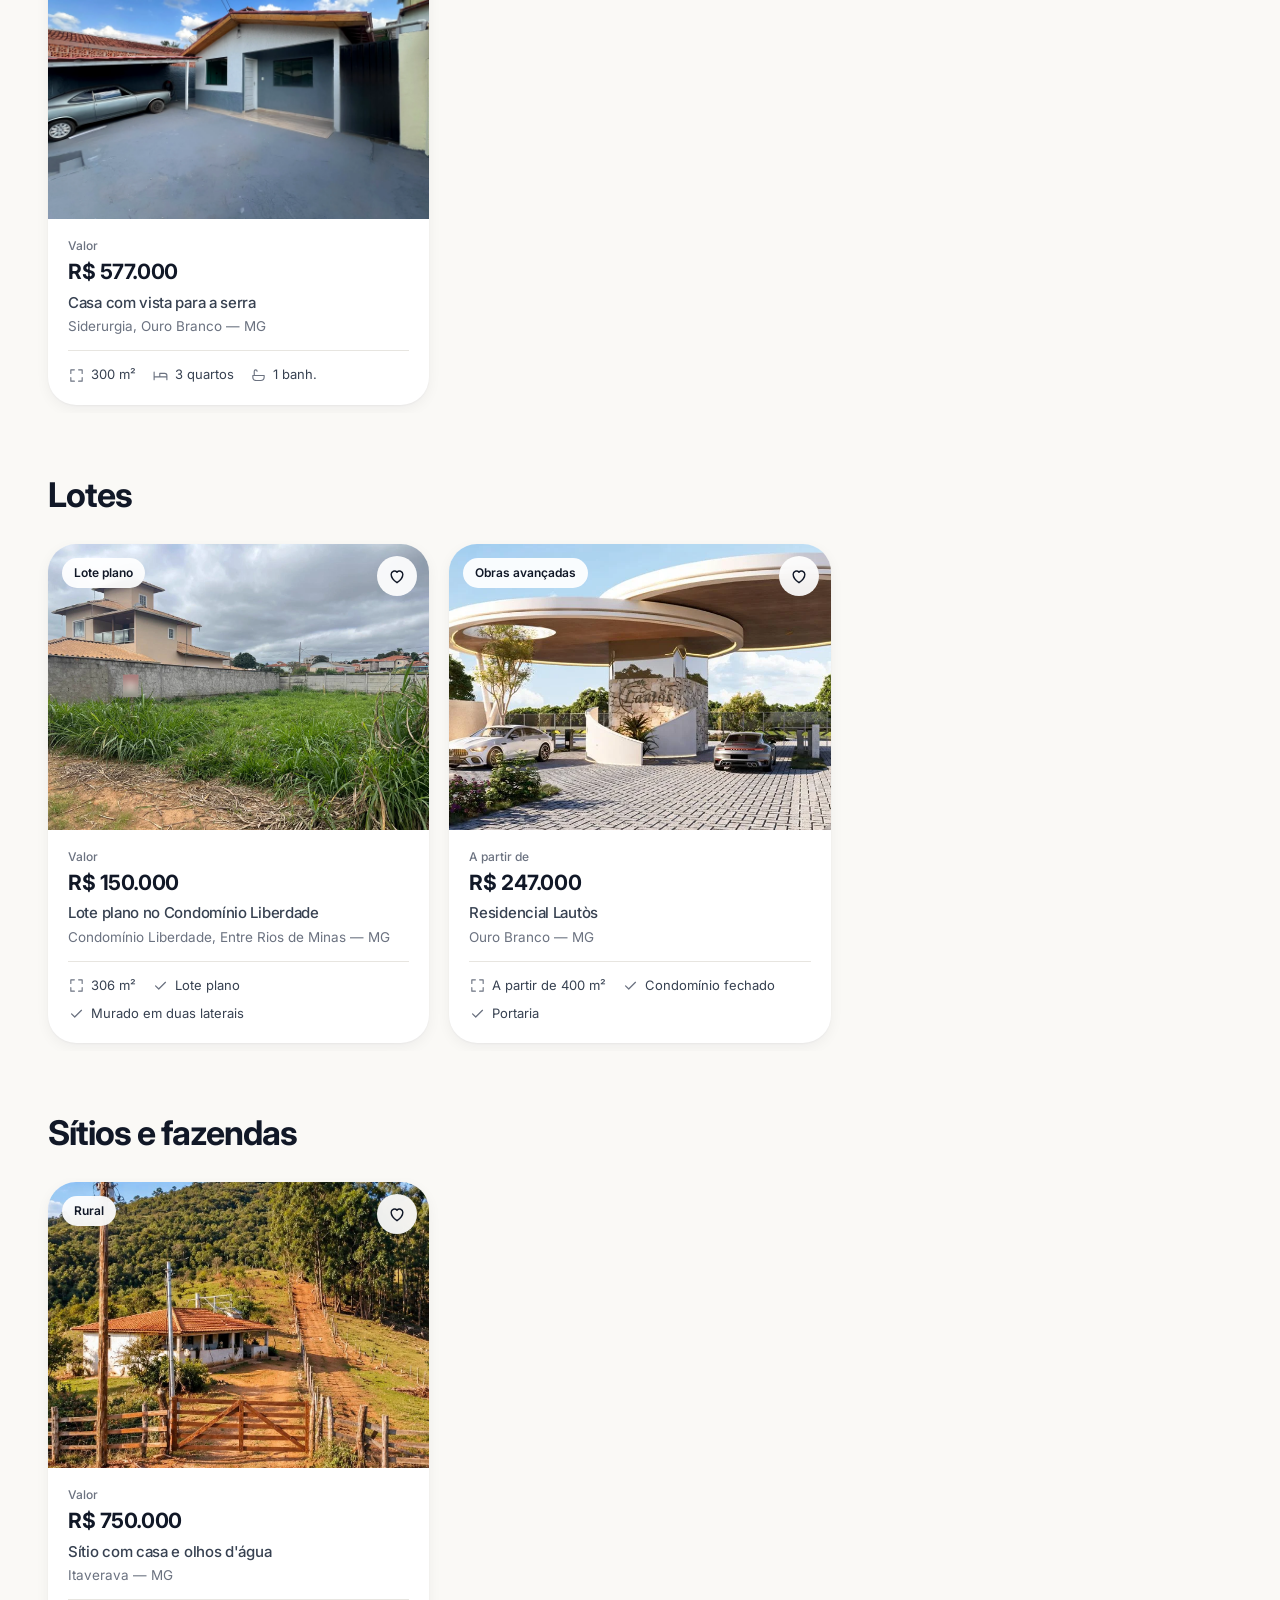
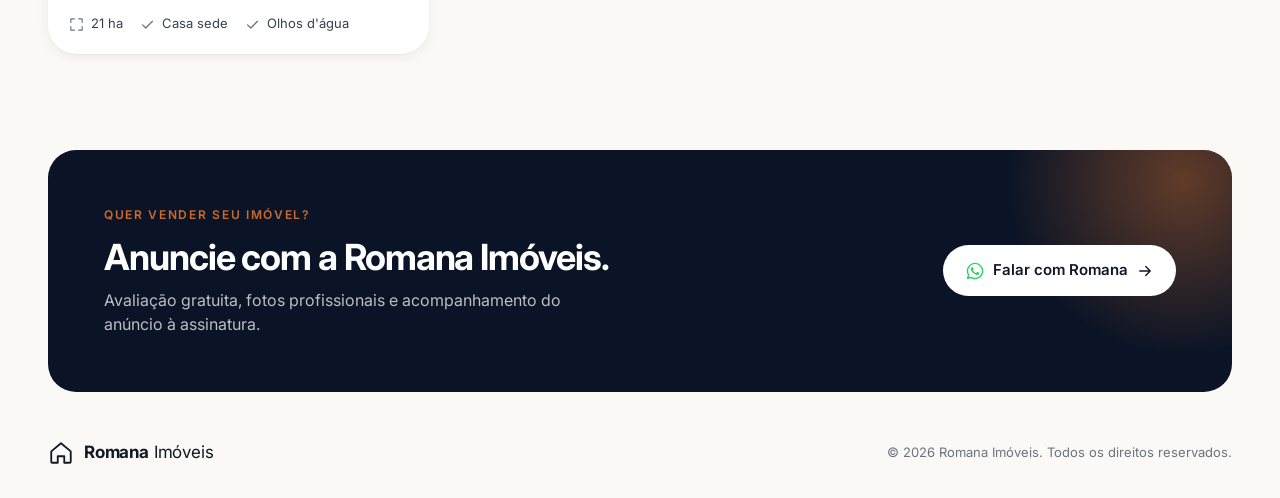
==== commit c0de2890: "Busca vira lista "O que você quer ver?" (casas, apartamentos, lotes, sítios, comerciais) Co-Authored" ====
--- a/index.html
+++ b/index.html
@@ -73,7 +73,15 @@
 
         <label class="search__field">
           <svg class="search__icon"><use href="#i-search"/></svg>
-          <input type="search" id="q" placeholder="Onde você quer morar?" autocomplete="off" aria-label="Buscar por cidade, bairro ou endereço" />
+          <select id="q" aria-label="O que você quer ver?">
+            <option value="">O que você quer ver?</option>
+            <option value="casa">Casas</option>
+            <option value="apartamento">Apartamentos</option>
+            <option value="terreno">Lotes e terrenos</option>
+            <option value="rural">Sítios e fazendas</option>
+            <option value="comercial">Imóveis comerciais</option>
+          </select>
+          <svg class="search__caret"><use href="#i-chevron"/></svg>
           <button type="submit" class="search__go" aria-label="Buscar">
             <svg><use href="#i-arrow"/></svg>
           </button>
--- a/styles.css
+++ b/styles.css
@@ -238,8 +238,25 @@
   font-size: 16px;
   color: var(--ink);
 }
-.search__field input::placeholder { color: var(--muted); }
-.search__field input::-webkit-search-cancel-button { display: none; }
+/* Lista "O que você quer ver?" (no celular abre o seletor nativo) */
+.search__field select {
+  flex: 1;
+  min-width: 0;
+  height: 100%;
+  border: 0;
+  outline: none;
+  background: transparent;
+  font: inherit;
+  font-size: 16px;
+  color: var(--ink);
+  appearance: none;
+  -webkit-appearance: none;
+  cursor: pointer;
+}
+.search__field select:has(option[value=""]:checked) { color: var(--muted); }
+.search__field select option { color: var(--ink); }
+.search__field:focus-within { outline: 2px solid #C96B2C; outline-offset: 2px; }
+.search__caret { width: 18px; height: 18px; flex: none; pointer-events: none; margin-right: 4px; }
 .search__go {
   width: 46px; height: 46px;
   display: grid;
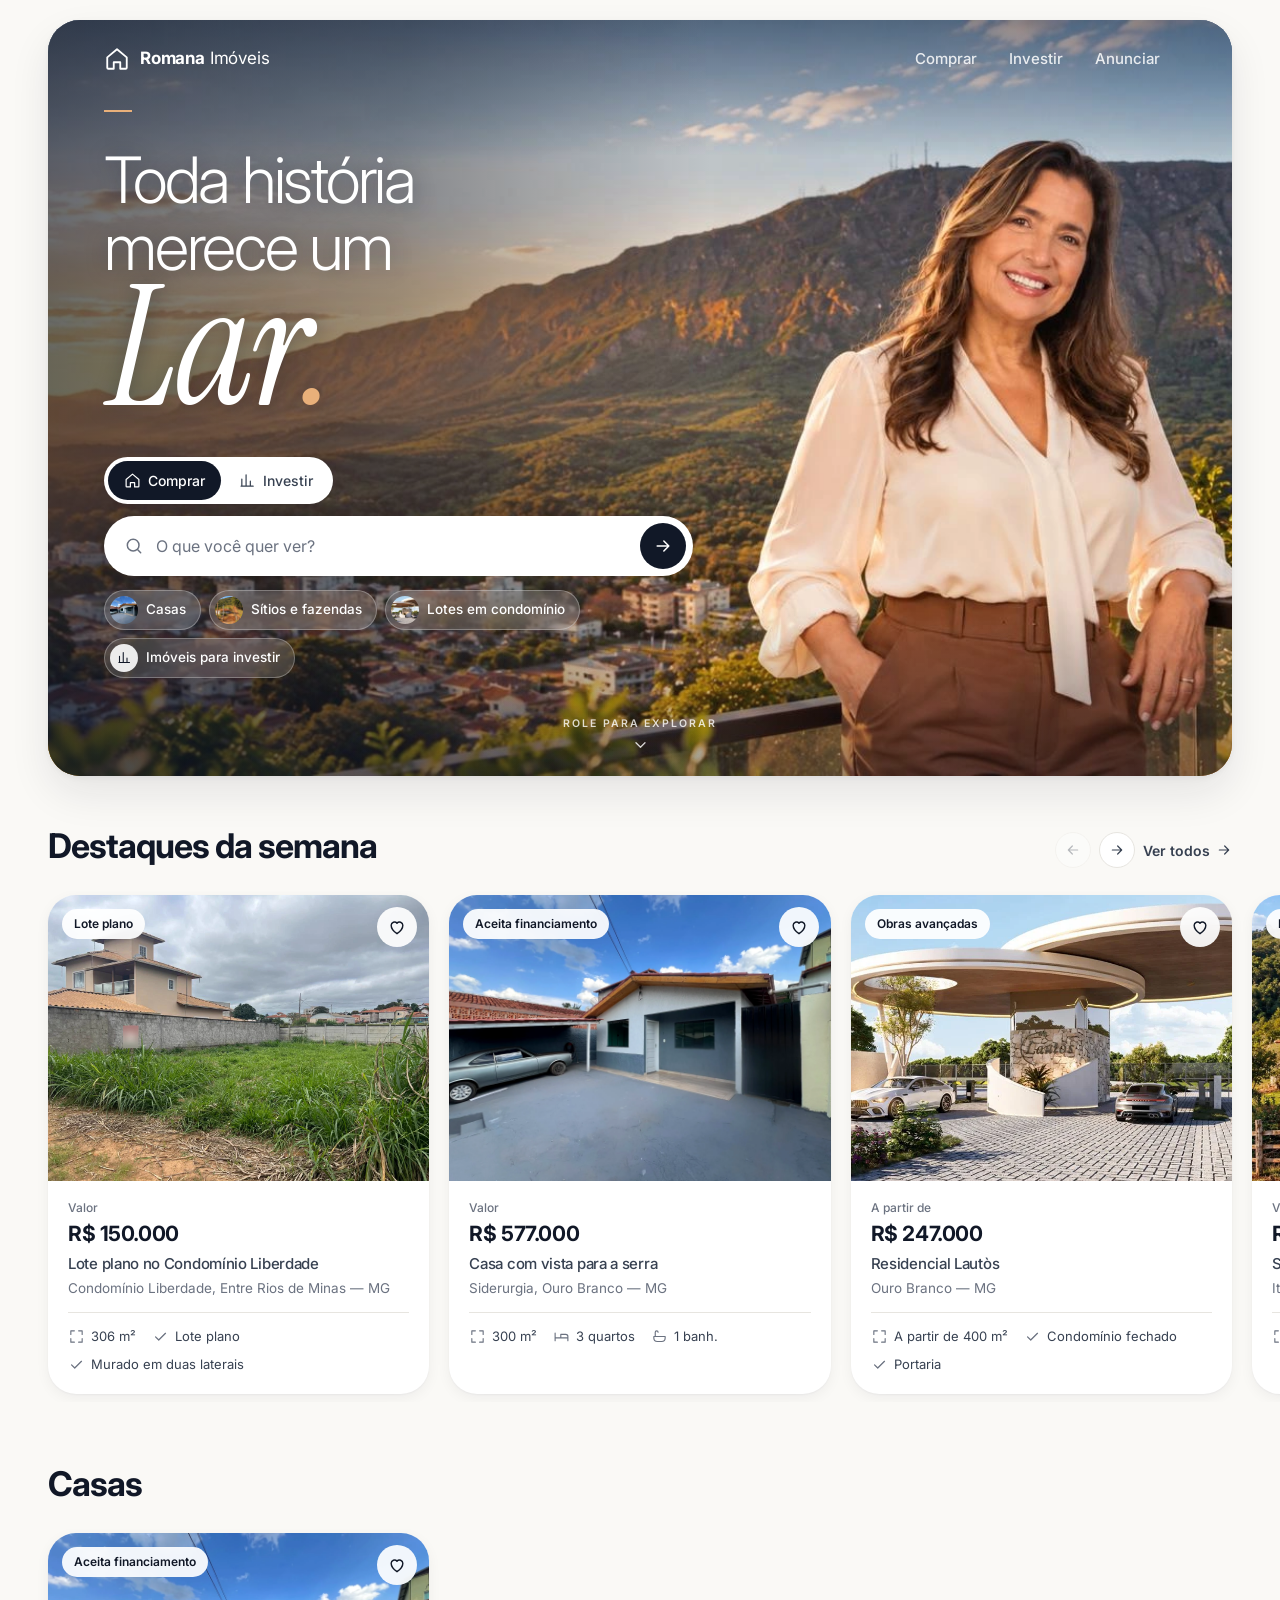
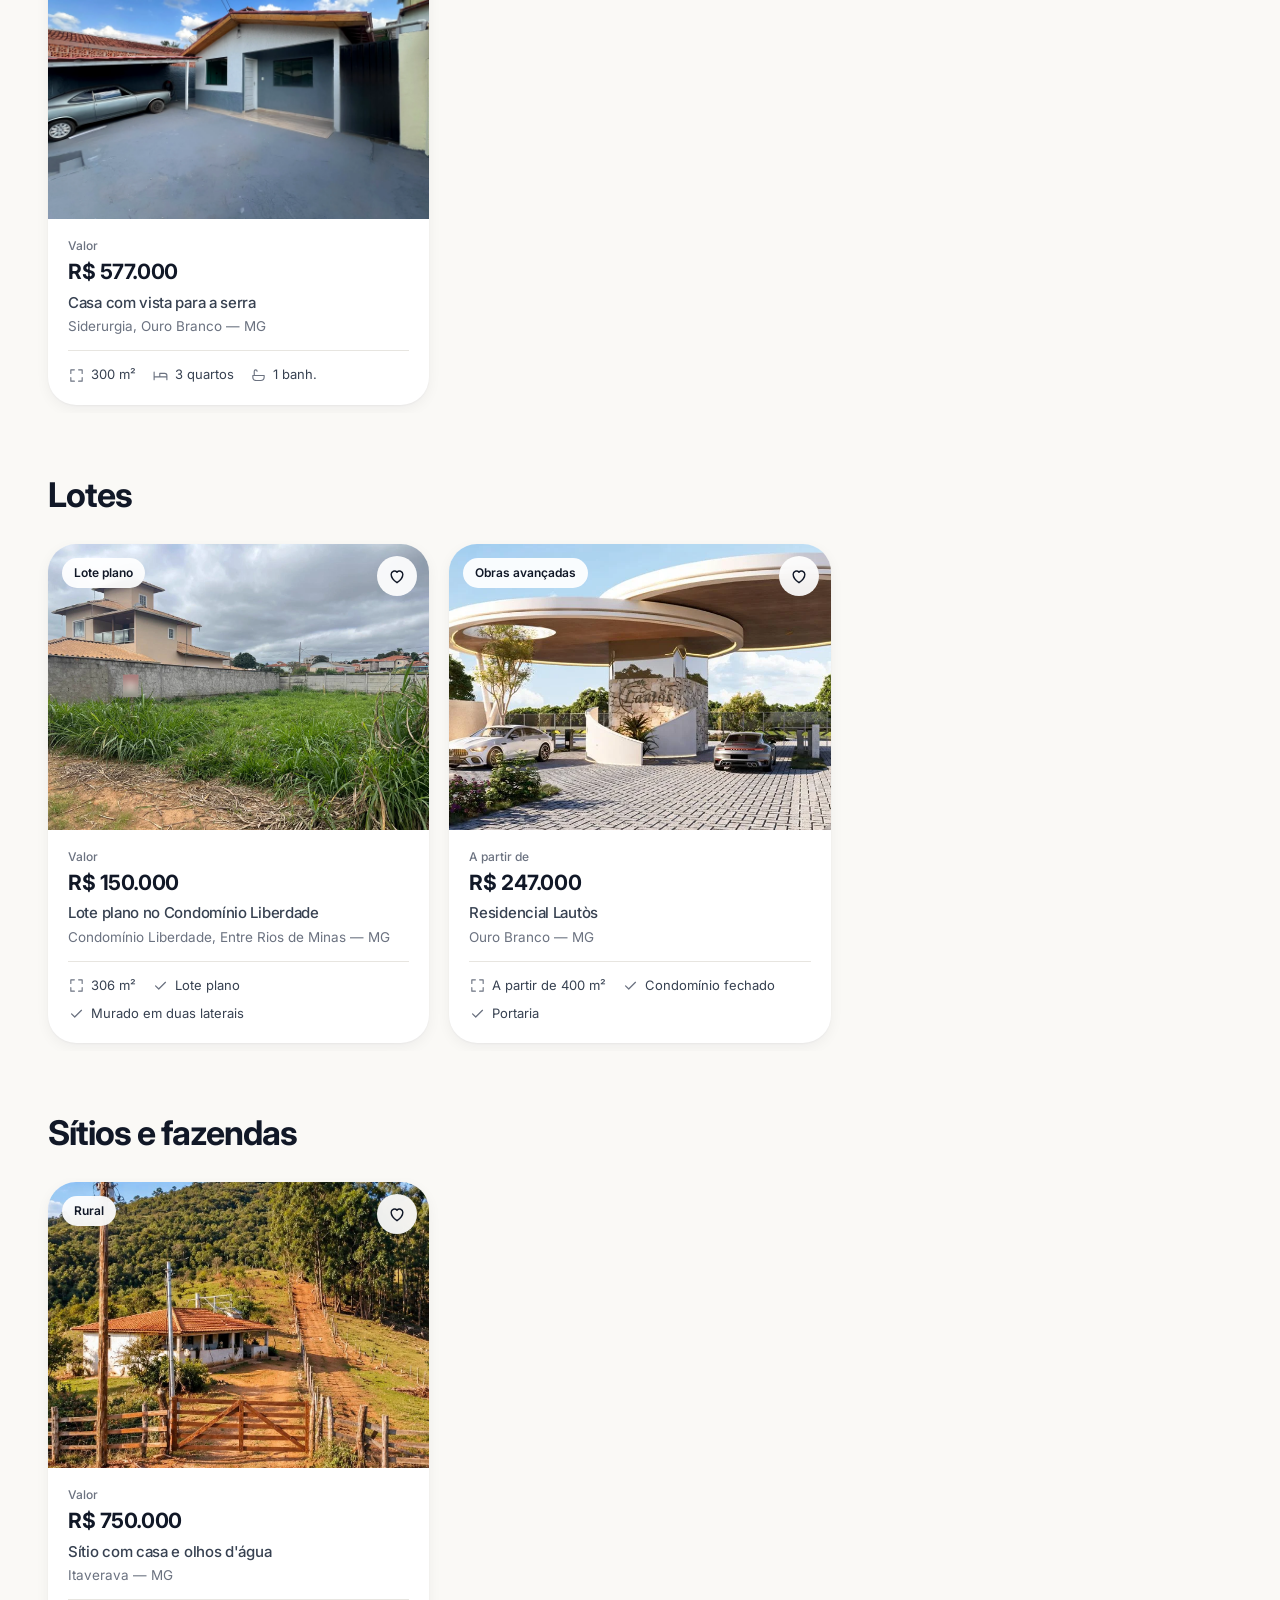
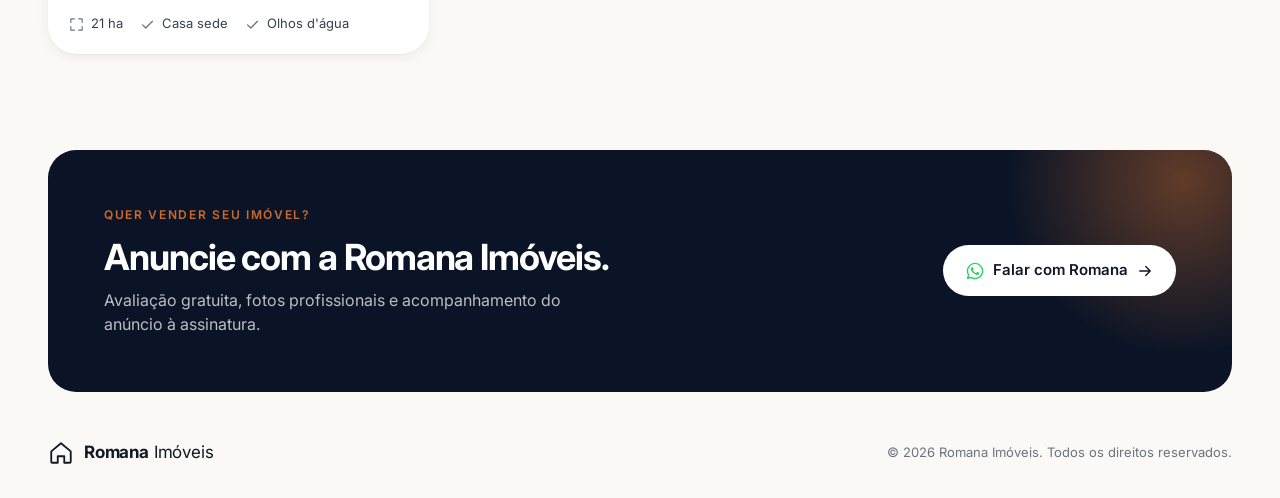
==== commit 6881fb9a: "Busca livre de novo, com texto de fundo alternando exemplos Desfaz a lista de opções. Cada palavra d" ====
--- a/index.html
+++ b/index.html
@@ -73,15 +73,7 @@
 
         <label class="search__field">
           <svg class="search__icon"><use href="#i-search"/></svg>
-          <select id="q" aria-label="O que você quer ver?">
-            <option value="">O que você quer ver?</option>
-            <option value="casa">Casas</option>
-            <option value="apartamento">Apartamentos</option>
-            <option value="terreno">Lotes e terrenos</option>
-            <option value="rural">Sítios e fazendas</option>
-            <option value="comercial">Imóveis comerciais</option>
-          </select>
-          <svg class="search__caret"><use href="#i-chevron"/></svg>
+          <input type="search" id="q" placeholder="O que você quer ver?" autocomplete="off" aria-label="Buscar imóvel: tipo, cidade ou bairro" />
           <button type="submit" class="search__go" aria-label="Buscar">
             <svg><use href="#i-arrow"/></svg>
           </button>
--- a/styles.css
+++ b/styles.css
@@ -238,25 +238,8 @@
   font-size: 16px;
   color: var(--ink);
 }
-/* Lista "O que você quer ver?" (no celular abre o seletor nativo) */
-.search__field select {
-  flex: 1;
-  min-width: 0;
-  height: 100%;
-  border: 0;
-  outline: none;
-  background: transparent;
-  font: inherit;
-  font-size: 16px;
-  color: var(--ink);
-  appearance: none;
-  -webkit-appearance: none;
-  cursor: pointer;
-}
-.search__field select:has(option[value=""]:checked) { color: var(--muted); }
-.search__field select option { color: var(--ink); }
-.search__field:focus-within { outline: 2px solid #C96B2C; outline-offset: 2px; }
-.search__caret { width: 18px; height: 18px; flex: none; pointer-events: none; margin-right: 4px; }
+.search__field input::placeholder { color: var(--muted); }
+.search__field input::-webkit-search-cancel-button { display: none; }
 .search__go {
   width: 46px; height: 46px;
   display: grid;
